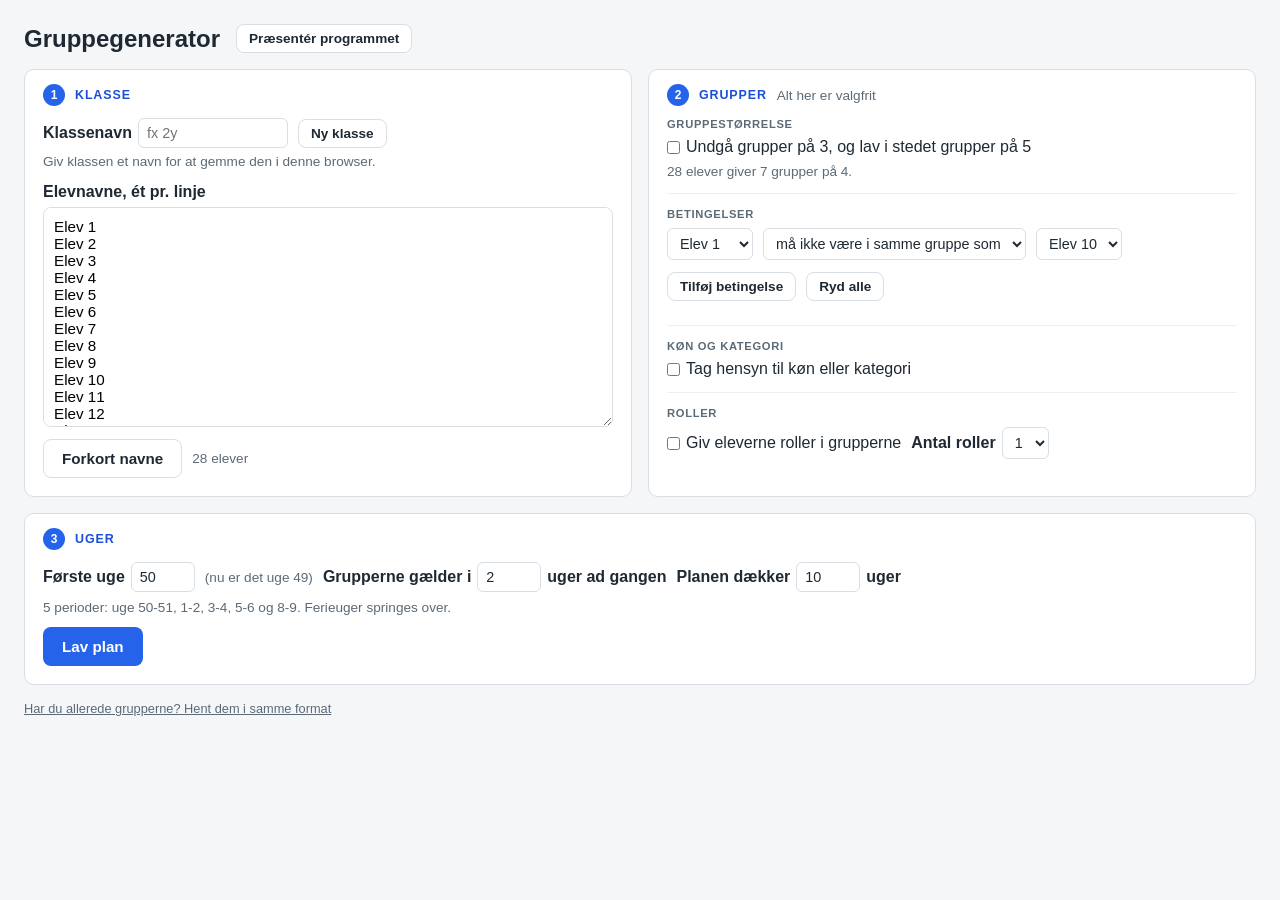
==== vaerktoejer/bordgrupper/index.html @ 3a0595bc "Tilføj Niels' lærerværktøjer fra kemiformler.dk/MG Bordgruppe-generator, normvurdering, eksamensbela" ====
<!DOCTYPE html>
<html lang="da">
<head>
<meta charset="UTF-8">
<meta name="viewport" content="width=device-width, initial-scale=1">
<title>Gruppegenerator</title>
<script>
// Gemte data fra den gamle adresse på kemiformler.dk følger med som #flyt=... og gemmes her én gang
(function(){
  var m = /^#flyt=(.+)$/.exec(location.hash), tilladt = ["bordgrupper.klasser"];
  if (!m) return;
  try {
    var d = JSON.parse(decodeURIComponent(m[1]));
    tilladt.forEach(function(k){
      if (typeof d[k] === 'string' && localStorage.getItem(k) === null) localStorage.setItem(k, d[k]);
    });
  } catch(e){}
  history.replaceState(null, '', location.pathname + location.search);
})();
</script>
<style>
  :root{
    --bg:#f4f6f8;
    --panel:#ffffff;
    --border:#d8dee4;
    --ink:#1f2933;
    --muted:#5c6a76;
    --accent:#2563eb;
    --accent-dark:#1d4ed8;
    --four-border:#7c3aed;
    --warn:#b45309;
  }
  *{box-sizing:border-box;}
  [hidden]{display:none !important;}
  body{
    margin:0;
    font-family:"Segoe UI", Calibri, Arial, sans-serif;
    background:var(--bg);
    color:var(--ink);
    padding:24px;
  }
  .top{display:flex; align-items:center; gap:10px 16px; flex-wrap:wrap; margin-bottom:16px;}
  h1{font-size:1.5rem; margin:0;}
  .muted{color:var(--muted); font-size:.85rem;}
  .hint{margin:8px 0 0;}

  /* Trin: ramme med nummer og lille etiket */
  .step{
    background:var(--panel);
    border:1px solid var(--border);
    border-radius:10px;
    padding:14px 18px 18px;
    margin-bottom:16px;
  }
  .step-head{display:flex; align-items:center; gap:4px 10px; flex-wrap:wrap; margin-bottom:12px;}
  .step-num{
    width:22px; height:22px; flex:none;
    border-radius:50%;
    background:var(--accent); color:#fff;
    font-size:.75rem; font-weight:700;
    display:inline-flex; align-items:center; justify-content:center;
  }
  .step-head h2{margin:0; font-size:.78rem; font-weight:700; letter-spacing:.07em; text-transform:uppercase; color:var(--accent-dark);}
  /* Trin 1 og 2 står side om side, når der er plads. De fleste bærbare viser 1280-1536 px. */
  .steps-pair{display:grid; grid-template-columns:minmax(0, 1fr); gap:16px; margin-bottom:16px;}
  .steps-pair > .step{margin-bottom:0;}
  @media (min-width:1100px){
    .steps-pair{grid-template-columns:minmax(0, 1fr) minmax(0, 1fr);}
  }
  #stepClass{display:flex; flex-direction:column;}
  #stepClass textarea{flex:1;}
  .sub-block + .sub-block{border-top:1px solid #edf0f3; margin-top:14px; padding-top:14px;}
  .sub-label{font-size:.7rem; font-weight:700; letter-spacing:.06em; text-transform:uppercase; color:var(--muted); margin:0 0 8px;}

  label.field{display:block; font-weight:600; margin:14px 0 6px;}
  label.inline{display:inline-flex; align-items:center; gap:6px; font-weight:600; margin:0;}
  label.check{display:flex; align-items:center; gap:6px; font-weight:400; margin:0;}
  label.check input{margin:0;}
  input[type=text], input[type=number], select{
    font-family:inherit;
    font-size:.9rem;
    font-weight:400;
    padding:6px 8px;
    border:1px solid var(--border);
    border-radius:6px;
    background:#fff;
    color:var(--ink);
  }
  input[type=number]{width:64px;}
  textarea{
    width:100%;
    min-height:220px;
    font-family:inherit;
    font-size:.95rem;
    padding:10px;
    border:1px solid var(--border);
    border-radius:8px;
    resize:vertical;
  }
  .row{display:flex; gap:10px; align-items:center; margin-top:12px; flex-wrap:wrap;}
  .sub-label + .row, .step-head + .row{margin-top:0;}
  button{
    font-family:inherit;
    font-size:.95rem;
    font-weight:600;
    padding:10px 18px;
    border-radius:8px;
    border:1px solid transparent;
    cursor:pointer;
  }
  .btn-primary{background:var(--accent); color:#fff;}
  .btn-primary:hover{background:var(--accent-dark);}
  .btn-secondary{background:#fff; color:var(--ink); border-color:var(--border);}
  .btn-secondary:hover{background:#eef1f4;}
  .btn-small{padding:6px 12px; font-size:.85rem;}
  .error{color:#b91c1c; font-weight:600; font-size:.9rem;}
  .step > .error, .step > .warn{margin-top:10px;}
  .warn{color:var(--warn); font-weight:600; font-size:.9rem;}

  .cond-list{margin-top:10px; display:flex; flex-direction:column; gap:6px;}
  .cond-chip{
    display:flex;
    align-items:center;
    flex-wrap:wrap;
    gap:4px 10px;
    font-size:.9rem;
    background:#fff;
    border:1px solid var(--border);
    border-radius:6px;
    padding:6px 10px;
  }
  .cond-chip.avoid{border-left:4px solid #dc2626;}
  .cond-chip.together{border-left:4px solid #16a34a;}
  .cond-chip.missing > span:first-child{opacity:.55;}
  .cond-chip .cond-note{font-size:.8rem; color:var(--warn);}
  .cond-chip button{
    margin-left:auto;
    padding:4px 10px;
    font-size:.8rem;
    background:#fff;
    border:1px solid var(--border);
  }

  .edit-panel{margin-top:8px; padding:10px; border:1px solid var(--border); border-radius:6px; background:#fff; max-width:420px;}
  .gender-wrap{
    margin-top:10px;
    max-height:260px;
    max-width:420px;
    overflow-y:auto;
    border:1px solid var(--border);
    border-radius:6px;
    background:#fff;
  }
  .gender-empty{padding:10px;}
  .gender-header, .gender-row{
    display:grid;
    grid-template-columns:1fr 54px 54px 120px;
    align-items:center;
    gap:2px;
    padding:2px 8px;
  }
  .gender-header{
    position:sticky;
    top:0;
    background:#f1f5f9;
    font-size:.75rem;
    font-weight:700;
    color:var(--muted);
    border-bottom:1px solid var(--border);
    text-align:center;
    z-index:1;
  }
  .gender-header span:first-child{ text-align:left; }
  .gender-row{ font-size:.85rem; border-bottom:1px solid #f1f5f9; }
  .gender-row:last-child{ border-bottom:none; }
  .gender-row span{ overflow:hidden; text-overflow:ellipsis; white-space:nowrap; }
  .gender-row .check-cell{ display:flex; align-items:center; justify-content:center; align-self:stretch; min-height:30px; border-radius:4px; cursor:pointer; }
  .gender-row .check-cell:hover{ background:#eef4ff; }
  .gender-row .check-cell input{ width:20px; height:20px; margin:0; cursor:pointer; accent-color:var(--accent); }
  .edit-panel > .btn-small{ margin-top:2px; }
  .gender-header span.cat-col, .gender-row .cat-cell{
    border-left:1px dashed var(--border);
    padding-left:8px;
    margin-left:4px;
  }
  .gender-row .cat-cell select{
    width:100%;
    font-size:.78rem;
    padding:1px 4px;
    border-radius:4px;
  }
  .category-edit-row{ display:flex; align-items:center; gap:8px; margin-bottom:6px; }
  .category-edit-row .cat-num{ width:18px; color:var(--muted); font-weight:600; font-size:.85rem; }
  .category-edit-row input[type=text]{ flex:1; padding:5px 8px; }
  .category-edit-row button{ padding:4px 10px; font-size:.8rem; }

  /* Trin 4: planen */
  .summary{display:flex; gap:4px 20px; flex-wrap:wrap; font-size:.95rem; margin-bottom:12px;}
  .summary b{color:var(--accent-dark);}
  .stale{
    display:flex; align-items:center; gap:8px; flex-wrap:wrap;
    background:#fef3c7; color:#92400e;
    border:1px solid #f5d78e; border-radius:8px;
    padding:8px 12px; margin-bottom:12px;
    font-size:.9rem;
  }
  .export-row{margin:0 0 16px;}
  .period-bar, .chip-list{display:flex; flex-wrap:wrap; gap:6px;}
  .period-bar{margin-bottom:10px;}
  .chip{
    padding:5px 12px;
    font-size:.85rem;
    border-radius:999px;
    border:1px solid var(--border);
    background:#fff;
    color:var(--ink);
  }
  .chip:hover{background:#eef1f4;}
  .chip.active{background:var(--accent); border-color:var(--accent); color:#fff;}
  /* Periode med en brudt betingelse */
  .chip.warn-dot::after{content:""; display:inline-block; width:7px; height:7px; margin-left:6px; border-radius:50%; background:var(--warn); vertical-align:middle;}
  #conditionWarning{margin:0 0 8px;}
  .swap-hint{margin:0 0 12px;}

  /* Byt elever: træk et navn hen på et andet, eller klik på begge */
  [data-u]{cursor:grab; user-select:none;}
  [data-u].swap-selected{outline:3px solid #f59e0b; outline-offset:-3px;}
  [data-u].swap-over{outline:3px dashed var(--accent); outline-offset:-3px;}
  [data-u].swap-dragging{opacity:.45;}
  @keyframes swapFlash{
    from{ box-shadow:inset 0 0 0 999px rgba(250,204,21,.6); }
    to{ box-shadow:inset 0 0 0 999px rgba(250,204,21,0); }
  }
  [data-u].swap-done{animation:swapFlash 1.4s ease-out;}

  /* Gemte klasser */
  #savedBar{margin:0 0 12px;}
  #classRow{margin-top:0;}
  #saveRow{margin-top:6px;}

  .tabbar{display:flex; gap:6px; flex-wrap:wrap; border-bottom:2px solid var(--border); margin-bottom:16px;}
  .tabbtn{
    background:none;
    border:none;
    padding:10px 16px;
    font-weight:600;
    font-size:.95rem;
    color:var(--muted);
    cursor:pointer;
    border-bottom:3px solid transparent;
    margin-bottom:-2px;
    border-radius:0;
  }
  .tabbtn.active{color:var(--accent-dark); border-bottom-color:var(--accent);}
  /* Fanerne ligger oven i hinanden, så området altid har den højeste fanes højde,
     og siden ikke hopper, når man skifter fane. */
  .tab-stack{display:grid;}
  .tabpanel{grid-area:1 / 1; visibility:hidden;}
  .tabpanel.active{visibility:visible;}
  #resultSection{margin-bottom:max(120px, 25vh);}
  .tabsub{color:var(--muted); font-size:.85rem; margin:-4px 0 16px;}
  .over-note{color:var(--warn); font-weight:600;}

  .card-grid{display:grid; grid-template-columns:repeat(auto-fill, minmax(210px, 1fr)); gap:14px;}
  table.gcard{border-collapse:collapse; width:100%; background:#fff;}
  table.gcard th{font-size:.9rem; background:#dfe7f0; padding:5px 8px; border:1px solid #aab4bf;}
  table.gcard td{font-size:.85rem; padding:5px 8px; border:1px solid #d0d7de; text-align:center;}
  table.gcard td.pa{color:#1d63c9; font-weight:600; background:#eaf3fd;}
  table.gcard td.pb{color:#c9720f; font-weight:600; background:#fdf1e3;}
  table.gcard td.pc{color:#7c3aed; font-weight:600; background:#f1eafe;}
  table.gcard td.pt{color:#159957; font-weight:600; background:#e8f9ef;}
  table.gcard .role-tag{display:block; width:fit-content; margin:0 auto 2px; font-size:.68rem; font-weight:700; color:#fff; background:#b45309; border-radius:3px; padding:1px 5px;}
  table.gcard .role-tag + br{display:none;}

  /* Lokaleplanen: tegningen af lokalet med navnene på pladserne */
  .plan-view svg.plan{display:block; max-width:100%; height:auto; margin:0 auto; user-select:none; -webkit-user-select:none;}
  svg.plan .pseat{cursor:grab; touch-action:none;}
  svg.plan .pseat.swap-selected .seat-bg{fill:#fde68a;}
  svg.plan .pseat.swap-over .seat-bg{fill:#bfdbfe;}
  svg.plan .pseat.swap-done .seat-bg{animation:seatFlash 1.4s ease-out;}
  svg.plan [data-u]{outline:none !important;}
  @keyframes seatFlash{ from{ fill:#facc15; } }
  .board{max-width:640px; margin:18px auto 0; padding:8px; text-align:center; font-weight:600; color:#334155; border:2px solid #334155; border-radius:4px; background:#f1f5f9; letter-spacing:.04em;}

  .tables{display:flex; flex-direction:column; gap:22px;}
  .table-block h2{font-size:1.05rem; margin:0 0 10px;}
  .seat{
    background:#fff;
    border:1px solid rgba(0,0,0,.12);
    border-radius:5px;
    padding:6px 9px;
    font-size:.85rem;
    min-width:90px;
    text-align:center;
  }
  .row-grid{display:grid; gap:6px;}
  .row-grid .seat{min-width:0; width:100%;}

  @keyframes tourPulse{
    0%{ box-shadow:0 0 0 4px rgba(251,191,36,.95), 0 0 0 4px rgba(251,191,36,.5), 0 0 0 9999px rgba(15,23,42,.55); }
    70%{ box-shadow:0 0 0 4px rgba(251,191,36,.95), 0 0 0 16px rgba(251,191,36,0), 0 0 0 9999px rgba(15,23,42,.55); }
    100%{ box-shadow:0 0 0 4px rgba(251,191,36,.95), 0 0 0 16px rgba(251,191,36,0), 0 0 0 9999px rgba(15,23,42,.55); }
  }
  .tour-highlight{
    position:relative;
    z-index:10000;
    border-radius:8px;
    animation:tourPulse 1.6s ease-out infinite;
  }
  .tour-tooltip{
    position:fixed;
    z-index:10001;
    max-width:300px;
    background:#111827;
    color:#fff;
    padding:14px 16px;
    border-radius:10px;
    font-size:.9rem;
    line-height:1.4;
    box-shadow:0 8px 24px rgba(0,0,0,.35);
  }
  .tour-tooltip .tt-actions{display:flex; justify-content:space-between; align-items:center; margin-top:12px; gap:8px;}
  .tour-tooltip button{
    padding:6px 12px;
    font-size:.8rem;
    border-radius:6px;
    border:1px solid transparent;
    cursor:pointer;
  }
  .tour-tooltip .tt-skip{background:transparent; color:#cbd5e1; border-color:#374151;}
  .tour-tooltip .tt-next{background:#fbbf24; color:#111827; font-weight:600;}

  .sidefod{margin:4px 0 0; font-size:.8rem;}
  .sidefod a{color:var(--muted);}
  .sidefod a:hover{color:var(--accent-dark);}
</style>
</head>
<body>

<div class="top">
  <h1>Gruppegenerator</h1>
  <button class="btn-secondary btn-small" id="tourBtn" type="button">Præsentér programmet</button>
</div>

<div class="steps-pair">
<section class="step" id="stepClass">
  <div class="step-head"><span class="step-num">1</span><h2>Klasse</h2></div>
  <div class="row" id="savedBar" hidden>
    <span class="muted">Gemte klasser:</span>
    <span class="chip-list" id="savedList"></span>
  </div>
  <div class="row" id="classRow">
    <label class="inline">
      Klassenavn
      <input type="text" id="className" placeholder="fx 2y" style="width:150px;">
    </label>
    <button class="btn-secondary btn-small" id="newClassBtn" type="button">Ny klasse</button>
  </div>
  <div class="row" id="saveRow">
    <span class="muted" id="saveStatus"></span>
    <button class="btn-secondary btn-small" id="openExistingBtn" type="button" hidden>Åbn den</button>
    <button class="btn-secondary btn-small" id="deleteClassBtn" type="button" hidden>Slet klassen</button>
  </div>
  <label class="field" for="names">Elevnavne, ét pr. linje</label>
  <textarea id="names" placeholder="Anna&#10;Bertram&#10;Cecilie&#10;...">Elev 1
Elev 2
Elev 3
Elev 4
Elev 5
Elev 6
Elev 7
Elev 8
Elev 9
Elev 10
Elev 11
Elev 12
Elev 13
Elev 14
Elev 15
Elev 16
Elev 17
Elev 18
Elev 19
Elev 20
Elev 21
Elev 22
Elev 23
Elev 24
Elev 25
Elev 26
Elev 27
Elev 28</textarea>
  <div class="row">
    <button class="btn-secondary" id="shortenNamesBtn" type="button" title="Fjerner id-numre og holdoplysninger og forkorter lange navne til fornavn og forbogstav i efternavnet. Korte navne som Elev 8 bliver stående.">Forkort navne</button>
    <span class="muted" id="countLabel"></span>
    <span class="muted" id="shortenHint"></span>
  </div>
  <div class="error" id="namesError" hidden></div>
  <div class="warn" id="namesWarning" hidden></div>
</section>

<section class="step" id="stepGroups">
  <div class="step-head"><span class="step-num">2</span><h2>Grupper</h2><span class="muted">Alt her er valgfrit</span></div>
  <div class="sub-block">
    <div class="sub-label">Gruppestørrelse</div>
    <label class="check">
      <input type="checkbox" id="avoidTriosCheckbox">
      Undgå grupper på 3, og lav i stedet grupper på 5
    </label>
    <p class="muted hint" id="sizeHint"></p>
  </div>

  <div class="sub-block">
    <div class="sub-label">Betingelser</div>
    <div class="row">
      <select id="condStudentA"></select>
      <select id="condType">
        <option value="avoid">må ikke være i samme gruppe som</option>
        <option value="together">skal være makker med</option>
      </select>
      <select id="condStudentB"></select>
    </div>
    <div class="row">
      <button class="btn-secondary btn-small" id="addCondBtn" type="button">Tilføj betingelse</button>
      <button class="btn-secondary btn-small" id="clearCondBtn" type="button">Ryd alle</button>
      <span class="error" id="condError" hidden></span>
    </div>
    <div class="cond-list" id="conditionsList"></div>
  </div>

  <div class="sub-block">
    <div class="sub-label">Køn og kategori</div>
    <label class="check">
      <input type="checkbox" id="traitsEnabledCheckbox">
      Tag hensyn til køn eller kategori
    </label>
    <div id="traitsPanel" hidden>
      <div class="row">
        <label class="inline">
          Makkerpar skal være
          <select id="genderPreference">
            <option value="none">Ingen præference</option>
            <option value="mixed">Blandet køn</option>
            <option value="same">Samme køn</option>
          </select>
        </label>
      </div>
      <div class="row">
        <label class="inline">
          Grupper skal have
          <select id="categoryPreference">
            <option value="none">Ingen præference</option>
            <option value="mixed">Blandet kategori</option>
            <option value="same">Samme kategori</option>
          </select>
        </label>
        <button class="btn-secondary btn-small" id="editCategoriesBtn" type="button">Rediger kategorier</button>
      </div>
      <div class="edit-panel" id="categoryEditPanel" style="display:none;"></div>
      <p class="muted hint">Der tages kun hensyn til elever, der har fået køn eller kategori.</p>
      <div class="gender-wrap">
        <div class="gender-header">
          <span></span>
          <span>Dreng</span>
          <span>Pige</span>
          <span class="cat-col">Kategori</span>
        </div>
        <div id="genderList"></div>
      </div>
    </div>
  </div>

  <div class="sub-block">
    <div class="sub-label">Roller</div>
    <div class="row">
      <label class="check">
        <input type="checkbox" id="rolesEnabledCheckbox">
        Giv eleverne roller i grupperne
      </label>
      <label class="inline">
        Antal roller
        <select id="roleCount">
          <option value="1">1</option>
          <option value="2">2</option>
          <option value="3">3</option>
          <option value="4">4</option>
          <option value="5">5</option>
        </select>
      </label>
    </div>
    <div class="edit-panel" id="roleNamesPanel" style="display:none;"></div>
  </div>
</section>
</div>

<section class="step" id="stepWeeks">
  <div class="step-head"><span class="step-num">3</span><h2>Uger</h2></div>
  <div class="row">
    <label class="inline">
      Første uge
      <input type="number" id="startWeek" min="1" max="53">
    </label>
    <span class="muted" id="currentWeekHint"></span>
    <label class="inline">
      Grupperne gælder i
      <input type="number" id="rotationWeeks" value="2" min="1" max="52">
      uger ad gangen
    </label>
    <label class="inline">
      Planen dækker
      <input type="number" id="planWeeks" value="10" min="1" max="52">
      uger
    </label>
  </div>
  <p class="muted hint" id="periodHint"></p>
  <div class="row">
    <button class="btn-primary" id="generateBtn" type="button">Lav plan</button>
    <span class="error" id="errorLabel" hidden></span>
  </div>
</section>

<section class="step" id="resultSection" hidden>
  <div class="step-head"><span class="step-num">4</span><h2>Plan</h2></div>
  <div class="summary" id="summaryLine"></div>
  <div class="stale" id="staleNotice" hidden>
    Indstillingerne er ændret, siden planen blev lavet. Tryk på Ny lodtrækning for at bruge dem.
  </div>
  <div class="row export-row">
    <button class="btn-primary" id="exportBtn" type="button">Hent Word-fil</button>
    <button class="btn-secondary" id="exportPdfBtn" type="button">Udskriv / gem som PDF</button>
    <button class="btn-secondary" id="newDrawBtn" type="button">Ny lodtrækning</button>
    <span class="muted" id="exportHint"></span>
    <span class="error" id="exportError" hidden></span>
  </div>

  <div class="period-bar" id="periodBar"></div>
  <div class="warn" id="conditionWarning" hidden></div>
  <p class="muted swap-hint">Byt to elever ved at trække det ene navn hen på det andet eller ved at klikke på dem efter hinanden.</p>

  <div class="tabbar">
    <button class="tabbtn active" data-tab="fire" type="button">Firemandsborde</button>
    <button class="tabbtn" data-tab="hex" type="button">Sekskantede borde</button>
    <button class="tabbtn" data-tab="rows" type="button">Rækker</button>
    <button class="tabbtn" data-tab="groups" type="button">Grupper</button>
  </div>

  <div class="tab-stack">
    <div class="tabpanel active" id="tab-fire">
      <p class="tabsub">Gruppe 1 sidder ved bord 1 og så videre. Makkere sidder ved siden af hinanden og har samme farve. <span class="over-note" id="note-fire"></span></p>
      <div class="plan-view" id="view-fire"></div>
    </div>
    <div class="tabpanel" id="tab-hex">
      <p class="tabsub">Makkerpar og trioer sidder samlet og har samme farve, og under navnet står elevens gruppe. <span class="over-note" id="note-hex"></span></p>
      <div class="plan-view" id="view-hex"></div>
    </div>
    <div class="tabpanel" id="tab-rows">
      <p class="tabsub">Samme plads står lige bag hinanden i alle rækker, og makkere har samme farve. <span class="over-note" id="note-rows"></span></p>
      <div class="plan-view" id="view-rows"></div>
    </div>
    <div class="tabpanel" id="tab-groups">
      <p class="tabsub">Hver kolonne er et makkerpar eller en trio.</p>
      <div class="card-grid" id="tables-groups"></div>
    </div>
  </div>
</section>

<p class="sidefod"><a href="faerdige.html">Har du allerede grupperne? Hent dem i samme format</a></p>

<script src="visning.js?v=2026-10-23c"></script>
<script>
(function(){
  var CATEGORY_MAX = 9;
  var CATEGORY_START = 3;
  var ROLE_COUNT_MAX = 5;
  var MAX_GROUPS = 7;
  var MAX_STUDENTS = 33;
  var MAX_GROUP_SIZE = 5;

  // Borde, rækker, gruppekort og filerne ligger i visning.js, så siden med
  // færdige grupper (faerdige.html) giver præcis samme output. Navnene herunder gør,
  // at resten af filen kan kalde dem uden præfiks.
  var BG = window.Bordgrupper;
  var MAX_HEX_TABLES = BG.MAX_HEX_TABLES, HEX_CAPACITY = BG.HEX_CAPACITY;
  var MAX_ROWS = BG.MAX_ROWS, ROW_CAPACITY = BG.ROW_CAPACITY;
  var joinDa = BG.joinDa, describeSizes = BG.describeSizes;
  var capName = BG.capName, shuffle = BG.shuffle;
  var bundleMembers = BG.bundleMembers, unitLabels = BG.unitLabels, bundleSizes = BG.bundleSizes;
  var pairUnit = BG.pairUnit, trioUnit = BG.trioUnit;
  var packBalanced = BG.packBalanced, capacityNote = BG.capacityNote;
  var rowLabel = BG.rowLabel, rowSeats = BG.rowSeats, rowColumns = BG.rowColumns;
  var bundleColumns = BG.bundleColumns, bundleRoleMap = BG.bundleRoleMap, groupCardTable = BG.groupCardTable;

  var state = {
    roster:[], sortedRoster:[],
    constraints:{ together:[], avoid:[] }, genders:{},
    categories:{}, categoryNames:new Array(CATEGORY_START).fill(''),
    roleNames:new Array(ROLE_COUNT_MAX).fill(''),
    // Planen laves én gang og både vises og eksporteres derfra. Flere perioder bygges videre
    // på samme historik, så en ændring af antal uger ikke trækker de første perioder om.
    plan:null, periodIdx:0,
    // Klassens tidligere planer (i gemt form), så en ny plan kan undgå deres makkerpar.
    earlierPlans:[]
  };
  var rosterKey = null;

  function byId(id){ return document.getElementById(id); }

  function showMessage(id, text){
    var node = byId(id);
    node.textContent = text || '';
    node.hidden = !text;
  }

  function categoryLabel(n){
    var custom = (state.categoryNames[n-1] || '').trim();
    return custom ? custom : String(n);
  }

  function roleLabel(n){
    var custom = (state.roleNames[n-1] || '').trim();
    return custom ? custom : ('Rolle ' + n);
  }

  function parseNames(text){
    return text.split('\n').map(function(s){return s.trim();}).filter(function(s){return s.length>0;}).map(capName);
  }

  function rosterError(names){
    if(names.length < 4) return 'Indsæt mindst 4 elevnavne (ét navn pr. linje).';
    if(names.length > MAX_STUDENTS) return 'Dette program nægter at presse flere end ' + MAX_STUDENTS + ' elever ind i vores klasser. Det er simpelthen ikke forsvarligt i forhold til iltniveauet.';
    return null;
  }

  // Et navneord består af bogstaver, evt. med bindestreg, apostrof eller punktum (fx "Anna-Marie", "B.").
  function isNameWord(w){
    return /^\p{L}[\p{L}\p{M}'’.\-]*$/u.test(w);
  }

  // En linje, der allerede er kort: højst to ord uden krimskrams, fx "Anna", "Anna Berg" eller "Elev 8".
  function isShortLine(line){
    if(line.indexOf('\t') !== -1 || line.length > 20) return false;
    var words = line.split(/\s+/);
    return words.length <= 2 && isNameWord(words[0]) &&
      (words.length === 1 || isNameWord(words[1]) || /^\d+$/.test(words[1]));
  }

  // Navneordene i en lang eller rodet linje, uden id-numre, holdkoder og andet krimskrams.
  function nameWords(line){
    var fields = line.split('\t').map(function(f){ return f.trim(); }).filter(Boolean);
    // Indsat fra Lectio med flere kolonner: felter med tal, skråstreg eller kolon er ikke navne.
    if(fields.length > 1) fields = fields.filter(function(f){ return !/[\d\/:]/.test(f); });
    var words = fields.join(' ').split(/\s+/)
      .map(function(w){ return w.replace(/^[(\[,;]+|[)\],;]+$/g, ''); })
      .filter(isNameWord);
    // Lectios pladsholder "Elev" tæller kun som navn, hvis der ikke står et andet.
    var real = words.filter(function(w){ return w.toLowerCase() !== 'elev'; });
    return real.length ? real : words;
  }

  // Forkorter kun, når listen har krimskrams eller lange navne. Så får alle navne med efternavn
  // fornavn og forbogstav, så listen bliver ens, mens navne uden efternavn (fx "Elev 8") bliver
  // stående. Køn, kategori og betingelser flyttes med over på de nye navne.
  function shortenNames(){
    var textarea = byId('names');
    var lines = textarea.value.split('\n');
    var trimmed = lines.map(function(line){ return line.trim(); });
    if(trimmed.every(function(line){ return !line || isShortLine(line); })){
      byId('shortenHint').textContent = 'Navnene er allerede korte.';
      return;
    }

    var entries = trimmed.map(function(line){
      if(!line) return null;
      var short = isShortLine(line);
      var words = short ? line.split(/\s+/) : nameWords(line);
      if(words.length >= 2 && isNameWord(words[words.length - 1])){
        return { first:words[0], last:words[words.length - 1].replace(/\./g, ''), k:1 };
      }
      return { text: (short || !words.length) ? line : words[0] };
    });

    // Samme fornavn og forbogstav: tag flere bogstaver af efternavnet, til navnene kan skelnes.
    function shortForm(e){
      var part = e.last.slice(0, e.k);
      return e.first + ' ' + part.charAt(0).toUpperCase() + part.slice(1);
    }
    var named = entries.filter(function(e){ return e && e.first; });
    var changed = true;
    while(changed){
      changed = false;
      var byForm = {};
      named.forEach(function(e){
        var form = shortForm(e);
        (byForm[form] = byForm[form] || []).push(e);
      });
      Object.keys(byForm).forEach(function(form){
        var lasts = byForm[form].map(function(e){ return e.last.toLowerCase(); });
        if(lasts.every(function(l){ return l === lasts[0]; })) return;
        byForm[form].forEach(function(e){
          if(e.k < e.last.length){ e.k++; changed = true; }
        });
      });
    }

    var renames = {};
    textarea.value = lines.map(function(line, i){
      var e = entries[i];
      if(!e) return line;
      var result = e.first ? shortForm(e) : e.text;
      var oldKey = capName(trimmed[i]), newKey = capName(result);
      if(oldKey !== newKey) renames[oldKey] = newKey;
      return result;
    }).join('\n');
    renameStudents(renames);
    syncRoster();
  }

  function renameStudents(renames){
    if(!Object.keys(renames).length) return;
    function rename(nm){ return Object.prototype.hasOwnProperty.call(renames, nm) ? renames[nm] : nm; }
    ['genders', 'categories'].forEach(function(key){
      var next = {};
      Object.keys(state[key]).forEach(function(nm){
        var target = rename(nm);
        if(state[key][nm] || !(target in next)) next[target] = state[key][nm];
      });
      state[key] = next;
    });
    ['together', 'avoid'].forEach(function(type){
      var next = [];
      state.constraints[type].forEach(function(p){
        var a = rename(p[0]), b = rename(p[1]);
        if(a !== b && !conditionExists(next, a, b)) next.push([a, b]);
      });
      state.constraints[type] = next;
    });
  }

  // ---------- Elevlisten: tabellen og betingelserne følger listen af sig selv ----------
  // Indstillinger gemmes pr. navn og slettes ikke, når et navn forsvinder fra listen,
  // så de virker igen, hvis navnet kommer tilbage (fx midt i en rettelse).
  function syncRoster(){
    var names = parseNames(byId('names').value);
    var key = names.join('\n');
    if(key !== rosterKey){
      rosterKey = key;
      byId('shortenHint').textContent = '';
      state.roster = names;
      state.sortedRoster = names.filter(function(nm, i){ return names.indexOf(nm) === i; })
        .sort(function(a,b){ return a.localeCompare(b,'da'); });
      renderStudentSelects();
      renderGenderList();
      renderConditions();
    }
    updateNamesInfo();
    updateSizeHint();
    updateStale();
  }

  function updateNamesInfo(){
    var names = state.roster;
    byId('countLabel').textContent = names.length ? names.length + (names.length === 1 ? ' elev' : ' elever') : '';
    showMessage('namesError', names.length ? rosterError(names) : null);
    var seen = {}, dupes = [];
    names.forEach(function(nm){
      if(seen[nm] && dupes.indexOf(nm) === -1) dupes.push(nm);
      seen[nm] = true;
    });
    showMessage('namesWarning', dupes.length ? ('Flere elever hedder ' + joinDa(dupes) + '. Tilføj et bogstav mere, så man kan se forskel på dem.') : null);
  }

  function updateSizeHint(){
    var n = state.roster.length;
    byId('sizeHint').textContent = rosterError(state.roster) ? '' :
      (n + ' elever giver ' + describeSizes(computeSizes(n, getAvoidTrios()).groupSizes) + '.');
  }

  function renderStudentSelects(){
    ['condStudentA','condStudentB'].forEach(function(id, k){
      var sel = byId(id);
      var prev = sel.value;
      sel.innerHTML = '';
      state.sortedRoster.forEach(function(nm){
        var opt = document.createElement('option');
        opt.value = nm; opt.textContent = nm;
        sel.appendChild(opt);
      });
      if(prev && state.sortedRoster.indexOf(prev) !== -1) sel.value = prev;
      else sel.selectedIndex = Math.min(k, state.sortedRoster.length - 1);
    });
  }

  function renderGenderList(){
    var container = byId('genderList');
    container.innerHTML = '';
    if(!state.sortedRoster.length){
      var empty = document.createElement('div');
      empty.className = 'gender-empty muted';
      empty.textContent = 'Navnene fra trin 1 vises her.';
      container.appendChild(empty);
      return;
    }
    state.sortedRoster.forEach(function(nm){
      var row = document.createElement('div');
      row.className = 'gender-row';

      var span = document.createElement('span');
      span.textContent = nm;
      span.title = nm;

      var boyBox = document.createElement('input');
      boyBox.type = 'checkbox';
      boyBox.setAttribute('aria-label', nm + ' er en dreng');
      var girlBox = document.createElement('input');
      girlBox.type = 'checkbox';
      girlBox.setAttribute('aria-label', nm + ' er en pige');

      var current = state.genders[nm] || '';
      boyBox.checked = current === 'dreng';
      girlBox.checked = current === 'pige';

      boyBox.addEventListener('change', function(){
        if(boyBox.checked){ girlBox.checked = false; state.genders[nm] = 'dreng'; }
        else { state.genders[nm] = ''; }
        updateStale();
      });
      girlBox.addEventListener('change', function(){
        if(girlBox.checked){ boyBox.checked = false; state.genders[nm] = 'pige'; }
        else { state.genders[nm] = ''; }
        updateStale();
      });

      var catCell = document.createElement('div');
      catCell.className = 'cat-cell';
      var catSelect = document.createElement('select');
      var noneOpt = document.createElement('option');
      noneOpt.value = '';
      noneOpt.textContent = '–';
      catSelect.appendChild(noneOpt);
      for(var c=1; c<=state.categoryNames.length; c++){
        var opt = document.createElement('option');
        opt.value = String(c);
        opt.textContent = categoryLabel(c);
        catSelect.appendChild(opt);
      }
      catSelect.value = state.categories[nm] || '';
      catSelect.addEventListener('change', function(){ state.categories[nm] = catSelect.value; updateStale(); });
      catCell.appendChild(catSelect);

      row.appendChild(span);
      row.appendChild(checkCell(boyBox));
      row.appendChild(checkCell(girlBox));
      row.appendChild(catCell);
      container.appendChild(row);
    });
  }

  // Hele cellen er klikbar, så afkrydsningsfeltet er let at ramme.
  function checkCell(box){
    var cell = document.createElement('label');
    cell.className = 'check-cell';
    cell.appendChild(box);
    return cell;
  }

  function renderCategoryEditPanel(focusLast){
    var panel = byId('categoryEditPanel');
    panel.innerHTML = '';
    var count = state.categoryNames.length;
    state.categoryNames.forEach(function(name, i){
      var row = document.createElement('div');
      row.className = 'category-edit-row';

      var num = document.createElement('span');
      num.className = 'cat-num';
      num.textContent = (i+1) + '.';

      var input = document.createElement('input');
      input.type = 'text';
      input.placeholder = 'Navn (valgfrit)';
      input.value = name;
      input.addEventListener('input', function(){
        state.categoryNames[i] = input.value;
        renderGenderList();
      });

      row.appendChild(num);
      row.appendChild(input);
      // Der er altid mindst én kategori.
      if(count > 1){
        var removeBtn = document.createElement('button');
        removeBtn.type = 'button';
        removeBtn.className = 'btn-secondary';
        removeBtn.textContent = 'Fjern';
        removeBtn.addEventListener('click', function(){ removeCategory(i); });
        row.appendChild(removeBtn);
      }
      panel.appendChild(row);
      if(focusLast && i === count - 1) setTimeout(function(){ input.focus(); }, 0);
    });

    var addBtn = document.createElement('button');
    addBtn.type = 'button';
    addBtn.className = 'btn-secondary btn-small';
    addBtn.textContent = 'Tilføj kategori';
    addBtn.disabled = count >= CATEGORY_MAX;
    addBtn.addEventListener('click', function(){
      state.categoryNames.push('');
      renderCategoryEditPanel(true);
      renderGenderList();
    });
    panel.appendChild(addBtn);
  }

  // Kategorierne nummereres forfra, så eleverne i de efterfølgende kategorier følger med.
  function removeCategory(i){
    var removed = i + 1;
    state.categoryNames.splice(i, 1);
    Object.keys(state.categories).forEach(function(nm){
      var c = +state.categories[nm];
      if(c === removed) state.categories[nm] = '';
      else if(c > removed) state.categories[nm] = String(c - 1);
    });
    renderCategoryEditPanel();
    renderGenderList();
    updateStale();
  }

  // Præferencerne for køn og kategori gælder kun, når der er sat hak i "Tag hensyn til køn eller
  // kategori". Det, der er sat for eleverne, bliver stående, hvis hakket fjernes.
  function traitsEnabled(){
    return byId('traitsEnabledCheckbox').checked;
  }

  function getGenderPreference(){
    return traitsEnabled() ? byId('genderPreference').value : 'none';
  }

  function getCategoryPreference(){
    return traitsEnabled() ? byId('categoryPreference').value : 'none';
  }

  function getRolesEnabled(){
    return byId('rolesEnabledCheckbox').checked;
  }

  function getRoleCount(){
    var v = parseInt(byId('roleCount').value, 10);
    if(!v || v < 1) return 1;
    return Math.min(v, ROLE_COUNT_MAX);
  }

  // Rollerne tildeles altid kontinuert fra 1 (ikke et frit udvalg som kategorier), da rolle N
  // svarer til den N'te elev i hver gruppe - giver ingen mening at "slette" rolle 2 og beholde 3.
  function getActiveRoleNames(){
    if(!getRolesEnabled()) return [];
    var count = getRoleCount();
    var names = [];
    for(var i=1; i<=count; i++) names.push(roleLabel(i));
    return names;
  }

  function renderRoleNamesPanel(){
    var panel = byId('roleNamesPanel');
    panel.innerHTML = '';
    var count = getRoleCount();
    for(var i=0; i<ROLE_COUNT_MAX; i++){
      (function(i){
        var active = i < count;
        var row = document.createElement('div');
        row.className = 'category-edit-row';

        var num = document.createElement('span');
        num.className = 'cat-num';
        num.textContent = (i+1) + '.';

        var input = document.createElement('input');
        input.type = 'text';
        input.maxLength = 15;
        input.placeholder = 'Navn (valgfrit) - fx "' + (i === 0 ? 'Kaptajn' : 'Rolle ' + (i+1)) + '"';
        input.value = state.roleNames[i];
        input.disabled = !active;
        input.style.opacity = active ? '1' : '.45';
        input.addEventListener('input', function(){ state.roleNames[i] = input.value; renderPlan(); });

        row.appendChild(num);
        row.appendChild(input);
        panel.appendChild(row);
      })(i);
    }
  }

  function getAvoidTrios(){
    return byId('avoidTriosCheckbox').checked;
  }

  // Blødt scoretillæg: straffer en makkerkombination der ikke matcher køns-præferencen
  // (ingen straf hvis kønnet på en af de to ikke er sat, eller hvis der ingen præference er).
  function genderMismatchScore(anchor, candidate, genders, preference){
    if(preference === 'none') return 0;
    var ga = genders[anchor], gb = genders[candidate];
    if(!ga || !gb) return 0;
    if(preference === 'mixed') return ga === gb ? 100 : 0;
    if(preference === 'same') return ga !== gb ? 100 : 0;
    return 0;
  }

  // Blødt scoretillæg: straffer en makkerkombination der ikke matcher kategori-præferencen
  // (ingen straf hvis kategorien på en af de to ikke er sat, eller hvis der ingen præference er).
  function categoryMismatchScore(anchor, candidate, categories, preference){
    if(preference === 'none') return 0;
    var ca = categories[anchor], cb = categories[candidate];
    if(!ca || !cb) return 0;
    if(preference === 'mixed') return ca === cb ? 100 : 0;
    if(preference === 'same') return ca !== cb ? 100 : 0;
    return 0;
  }

  // Samme idé som ovenfor, men på gruppe-niveau (bruges når par/trioer bundtes sammen til en
  // 4-mandsgruppe): tæller hvor mange af enhedens medlemmer der bryder præferencen mod dem der
  // allerede sidder i gruppen, så bundlePairs kan vælge den bedste kandidat i stedet for at filtrere hårdt.
  function categoryGroupPenalty(unit, currentMembers, categories, preference){
    if(preference === 'none' || !currentMembers.length) return 0;
    var penalty = 0;
    unit.forEach(function(nm){
      var cn = categories[nm];
      if(!cn) return;
      currentMembers.forEach(function(cm){
        var cc = categories[cm];
        if(!cc) return;
        if(preference === 'mixed' && cn === cc) penalty += 1;
        if(preference === 'same' && cn !== cc) penalty += 1;
      });
    });
    return penalty;
  }

  function conditionExists(list, a, b){
    return list.some(function(p){ return (p[0]===a && p[1]===b) || (p[0]===b && p[1]===a); });
  }

  function addCondition(){
    var a = byId('condStudentA').value;
    var b = byId('condStudentB').value;
    var type = byId('condType').value;
    showMessage('condError', null);

    if(!a || !b || a === b){
      showMessage('condError', 'Vælg to forskellige elever.');
      return;
    }
    var otherList = type === 'avoid' ? state.constraints.together : state.constraints.avoid;
    if(conditionExists(otherList, a, b)){
      showMessage('condError', 'De to elever har allerede den modsatte betingelse.');
      return;
    }
    var list = state.constraints[type];
    if(conditionExists(list, a, b)) return;
    if(type === 'together'){
      // En elev kan kun have én makker, så en betingelse mere ville blive ignoreret.
      var taken = [a, b].filter(function(nm){
        return list.some(function(p){ return p[0] === nm || p[1] === nm; });
      });
      if(taken.length){
        showMessage('condError', joinDa(taken) + ' har allerede en fast makker.');
        return;
      }
    }
    list.push([a, b]);
    renderConditions();
    updateStale();
  }

  function removeCondition(type, index){
    state.constraints[type].splice(index, 1);
    showMessage('condError', null);
    renderConditions();
    updateStale();
  }

  function renderConditions(){
    var container = byId('conditionsList');
    container.innerHTML = '';
    var present = {};
    state.roster.forEach(function(nm){ present[nm] = true; });
    [['avoid', 'må ikke være i samme gruppe som'], ['together', 'skal være makker med']].forEach(function(def){
      var type = def[0];
      state.constraints[type].forEach(function(p, i){
        var chip = document.createElement('div');
        chip.className = 'cond-chip ' + type;
        var text = document.createElement('span');
        text.textContent = p[0] + ' ' + def[1] + ' ' + p[1];
        chip.appendChild(text);
        var missing = p.filter(function(nm){ return !present[nm]; });
        if(missing.length){
          chip.classList.add('missing');
          var note = document.createElement('span');
          note.className = 'cond-note';
          note.textContent = joinDa(missing) + ' står ikke på listen';
          chip.appendChild(note);
        }
        var btn = document.createElement('button');
        btn.type = 'button';
        btn.textContent = 'Fjern';
        btn.addEventListener('click', function(){ removeCondition(type, i); });
        chip.appendChild(btn);
        container.appendChild(chip);
      });
    });
  }

  // n mod 4 = 0,1,2,3) som enlige 3-mandsgrupper - fx giver 27 elever 6 firemandsgrupper +
  // 1 tremandsgruppe. Bruges når "Undgå 3-mandsgrupper" ikke er markeret, og kun hvis resultatet
  // holder sig inden for MAX_GROUPS grupper.
  function planGroupSizesDefault(n){
    var y = [0, 3, 2, 1][n % 4];
    var pairs = (n - 3*y) / 2;
    var sizes = [];
    for(var i=0; i<pairs/2; i++) sizes.push(4);
    for(var j=0; j<y; j++) sizes.push(3);
    return sizes;
  }

  // Feature "mindst 4 i alle grupper": bruges når "Undgå 3-mandsgrupper" er markeret, eller når
  // standardreglen ville give flere end MAX_GROUPS grupper. En gruppe er altid 4 eller 5 elever
  // (2 par / 1 par + 1 trio) - aldrig 6, to femmandsgrupper prioriteres i stedet. Der bruges så
  // mange grupper som muligt op til loftet (fx tvinger 27 elever 3 femmandsgrupper + 3 firemandsgrupper).
  function planGroupSizesNoTrio(n){
    for(var g = Math.min(MAX_GROUPS, Math.floor(n/4)); g >= 1; g--){
      if(g*4 <= n && n <= g*MAX_GROUP_SIZE){
        var sizes = [];
        for(var i=0; i<g; i++) sizes.push(4);
        var remainder = n - g*4;
        var idx = 0;
        while(remainder > 0){
          sizes[idx % g] += 1;
          remainder--;
          idx++;
        }
        return sizes;
      }
    }
    return [n]; // kun gyldig for 4-6 elever; ellers vælger planGroupSizes den anden regel
  }

  // En plan er kun brugbar, hvis den rummer præcis alle elever i grupper, der kan bygges af
  // par og trioer (3, 4, 5 eller 6), og holder sig inden for MAX_GROUPS. Små klasser kan falde
  // uden for den ene regel (fx 5 elever uden eller 7 og 11 elever med "Undgå grupper på 3"),
  // og så bruges den anden.
  function validGroupSizes(sizes, n){
    var sum = sizes.reduce(function(s, x){ return s + x; }, 0);
    return sum === n && sizes.length <= MAX_GROUPS && sizes.every(function(x){ return x >= 3 && x <= 6; });
  }

  function planGroupSizes(n, avoidTrios){
    var def = planGroupSizesDefault(n);
    var noTrio = planGroupSizesNoTrio(n);
    var order = avoidTrios ? [noTrio, def] : [def, noTrio];
    for(var i=0; i<order.length; i++){
      if(validGroupSizes(order[i], n)) return order[i];
    }
    return noTrio;
  }

  function computeSizes(n, avoidTrios){
    var groupSizes = planGroupSizes(n, avoidTrios);
    var triples = 0, pairs = 0;
    groupSizes.forEach(function(size){
      if(size === 3){ triples += 1; }
      else if(size === 5){ triples += 1; pairs += 1; }
      else if(size === 6){ pairs += 3; }
      else { pairs += 2; }
    });
    return { pairs:pairs, triples:triples, groupSizes:groupSizes };
  }

  // ---------- Betingelser: tving/undgå bestemte elever sammen ----------
  function historyKey(a,b){ return a < b ? a+' '+b : b+' '+a; }

  function resolveForcedPairs(nameList, togetherList){
    var nameSet = {};
    nameList.forEach(function(nm){ nameSet[nm] = true; });
    var claimed = {};
    var pairs = [];
    (togetherList || []).forEach(function(p){
      var a = p[0], b = p[1];
      if(!nameSet[a] || !nameSet[b] || a === b) return;
      if(claimed[a] || claimed[b]) return;
      claimed[a] = true; claimed[b] = true;
      pairs.push([a, b]);
    });
    return { pairs:pairs, claimed:claimed };
  }

  function avoidSetFromList(avoidList){
    var set = {};
    (avoidList || []).forEach(function(p){ set[historyKey(p[0], p[1])] = true; });
    return set;
  }

  function conflicts(avoidSet, a, b){ return !!avoidSet[historyKey(a, b)]; }

  // Vælger den elev der har været i færrest trioer indtil nu som "anker" for en ny trio (uafgjort
  // brydes tilfældigt, da "pool" allerede er shufflet) - så det roterer hvem der ender i en
  // 3-mandsgruppe på tværs af perioderne, i stedet for at det er tilfældigt (og dermed ofte
  // de samme elever) hver gang.
  function pickTrioAnchor(pool, trioCounts){
    if(!trioCounts) return pool.shift();
    var best = 0;
    for(var i=1; i<pool.length; i++){
      if((trioCounts[pool[i]] || 0) < (trioCounts[pool[best]] || 0)) best = i;
    }
    var anchor = pool[best];
    pool.splice(best, 1);
    return anchor;
  }

  // Danner trioer/par fra den ledige pulje (efter tvungne par er trukket fra), via en
  // ombyttelig "pickPartner"-funktion, der står for tvungne-par/undgå/historik-vægtningen.
  function buildBaseGroups(nameList, constraints, pickPartner, avoidTrios, trioCounts){
    constraints = constraints || { together:[], avoid:[] };
    var forced = resolveForcedPairs(nameList, constraints.together);
    var remaining = shuffle(nameList.filter(function(nm){ return !forced.claimed[nm]; }));
    var sizes = computeSizes(nameList.length, avoidTrios);
    var pairsFromPool = Math.max(0, sizes.pairs - forced.pairs.length);

    var pool = remaining.slice();
    var triplesGroups = [];
    for(var i=0; i<sizes.triples; i++){
      var anchor = pickTrioAnchor(pool, trioCounts);
      triplesGroups.push([anchor].concat(pickPartner(pool, anchor, 2)));
    }
    var randomPairs = [];
    for(var j=0; j<pairsFromPool; j++){
      var anchor2 = pool.shift();
      randomPairs.push([anchor2].concat(pickPartner(pool, anchor2, 1)));
    }

    return {
      n: nameList.length,
      pairsGroups: shuffle(forced.pairs.concat(randomPairs)),
      triplesGroups: triplesGroups,
      groupSizes: sizes.groupSizes
    };
  }

  // Fordeler de færdige par/trioer i grupper efter den planlagte størrelsesliste (planGroupSizes):
  // en gruppe på 4 = 2 par, på 5 = 1 par + 1 trio, på 6 = 3 par.
  // "avoidSet" bruges til at undgå at lægge par/trioer med en undgå-betingelse mellem sig i samme gruppe.
  function bundlePairs(pairsGroups, triplesGroups, avoidSet, groupSizes, categoryInfo){
    avoidSet = avoidSet || {};
    groupSizes = groupSizes || [];
    categoryInfo = categoryInfo || {};
    var categories = categoryInfo.categories || {};
    var categoryPreference = categoryInfo.preference || 'none';
    var pairPool = shuffle(pairsGroups.slice());
    var trioPool = shuffle(triplesGroups.slice());

    function pickNext(pool, currentMembers){
      var shuffled = shuffle(pool);
      var safe = shuffled.filter(function(unit){
        return !unit.some(function(nm){
          return currentMembers.some(function(cm){ return conflicts(avoidSet, nm, cm); });
        });
      });
      var candidates = (safe.length ? safe : shuffled).slice();
      if(categoryPreference !== 'none'){
        candidates.sort(function(a,b){
          return categoryGroupPenalty(a, currentMembers, categories, categoryPreference) -
                 categoryGroupPenalty(b, currentMembers, categories, categoryPreference);
        });
      }
      var chosen = candidates[0];
      pool.splice(pool.indexOf(chosen), 1);
      return chosen;
    }

    var bundles = groupSizes.map(function(size){
      var b = { pairs:[], trio:null };
      var currentMembers = [];
      if(size === 3 || size === 5){
        b.trio = pickNext(trioPool, currentMembers);
        currentMembers = currentMembers.concat(b.trio);
      }
      var pairsNeeded = size === 3 ? 0 : (size === 6 ? 3 : (size === 5 ? 1 : 2));
      for(var k=0; k<pairsNeeded; k++){
        var p = pickNext(pairPool, currentMembers);
        b.pairs.push(p);
        currentMembers = currentMembers.concat(p);
      }
      return b;
    });

    // Grupper på 5 eller flere kommer sidst. Ved firemandsborde sidder gruppe nr. k ved bord k,
    // og bord 7 har en ekstra plads.
    var mixed = shuffle(bundles);
    var big = function(b){ return bundleMembers(b).length >= 5; };
    var ordered = mixed.filter(function(b){ return !big(b); }).concat(mixed.filter(big));
    return ordered.map(function(b, i){
      b.label = 'Gruppe ' + (i+1);
      b.members = bundleMembers(b);
      return b;
    });
  }

  // ---------- Gruppering med historik: makkere og gruppekammerater gentages så lidt som muligt ----------
  function historyCount(history, a, b){ return history[historyKey(a,b)] || 0; }
  function bumpHistoryGroup(history, members){
    for(var i=0;i<members.length;i++){
      for(var j=i+1;j<members.length;j++){
        var k = historyKey(members[i], members[j]);
        history[k] = (history[k] || 0) + 1;
      }
    }
  }

  // Tæller hvor mange gange hver elev har været i en 3-mandsgruppe på tværs af perioderne - bruges
  // af pickTrioAnchor og trio-vægten nedenfor til at rotere hvem der bliver trio-medlem.
  function bumpTrioCounts(trioCounts, triplesGroups){
    (triplesGroups || []).forEach(function(t){
      t.forEach(function(nm){ trioCounts[nm] = (trioCounts[nm] || 0) + 1; });
    });
  }

  function buildGroupsHistoryAware(nameList, history, constraints, genderInfo, avoidTrios, trioCounts){
    var avoidSet = avoidSetFromList((constraints || {}).avoid);
    var genders = (genderInfo || {}).genders || {};
    var preference = (genderInfo || {}).preference || 'none';
    var categories = (genderInfo || {}).categories || {};
    var categoryPreference = (genderInfo || {}).categoryPreference || 'none';
    var base = buildBaseGroups(nameList, constraints, function(pool, anchor, count){
      var rest = shuffle(pool);
      rest.sort(function(a,b){
        var ca = (conflicts(avoidSet, anchor, a) ? 1000 : 0) + genderMismatchScore(anchor, a, genders, preference) + categoryMismatchScore(anchor, a, categories, categoryPreference) + historyCount(history, anchor, a);
        var cb = (conflicts(avoidSet, anchor, b) ? 1000 : 0) + genderMismatchScore(anchor, b, genders, preference) + categoryMismatchScore(anchor, b, categories, categoryPreference) + historyCount(history, anchor, b);
        if(count === 2 && trioCounts){
          ca += (trioCounts[a] || 0) * 30;
          cb += (trioCounts[b] || 0) * 30;
        }
        return ca - cb;
      });
      var chosen = rest.slice(0, count);
      chosen.forEach(function(nm){ pool.splice(pool.indexOf(nm), 1); });
      return chosen;
    }, avoidTrios, trioCounts);

    base.pairsGroups.forEach(function(p){ bumpHistoryGroup(history, p); });
    base.triplesGroups.forEach(function(t){ bumpHistoryGroup(history, t); });
    if(trioCounts) bumpTrioCounts(trioCounts, base.triplesGroups);

    var bundles = bundlePairs(base.pairsGroups, base.triplesGroups, avoidSet, base.groupSizes, { categories: categories, preference: categoryPreference });
    bundles.forEach(function(b){ bumpHistoryGroup(history, b.members); });

    return {
      n: base.n,
      pairsGroups: base.pairsGroups,
      triplesGroups: base.triplesGroups,
      bundles: bundles,
      labels: unitLabels(base.pairsGroups, base.triplesGroups, bundles)
    };
  }

  function buildRound(names, history, constraints, genderInfo, avoidTrios, trioCounts){
    var groups = buildGroupsHistoryAware(names, history, constraints, genderInfo, avoidTrios, trioCounts);
    var layouts = {
      hex: packBalanced(groups, MAX_HEX_TABLES, HEX_CAPACITY),
      row: packBalanced(groups, MAX_ROWS, ROW_CAPACITY)
    };
    return { groups:groups, layouts:layouts };
  }

  // Lægger periodernes makkerpar, trioer og grupper til historikken.
  function addRoundsToHistory(rounds, history, trioCounts){
    rounds.forEach(function(r){
      var g = r.groups;
      g.pairsGroups.forEach(function(p){ bumpHistoryGroup(history, p); });
      g.triplesGroups.forEach(function(t){ bumpHistoryGroup(history, t); });
      bumpTrioCounts(trioCounts, g.triplesGroups);
      g.bundles.forEach(function(b){ bumpHistoryGroup(history, b.members); });
    });
  }

  // En periode i gemt form. Navnelisterne gemmes én gang, og grupper, borde og rækker
  // henviser til dem med nummer, så de igen deler listerne, når perioden hentes frem.
  function serializeRound(r){
    var g = r.groups;
    function refs(tables){
      return tables.map(function(t){ return t.units.map(function(u){ return u.ref; }); });
    }
    return {
      pairs: g.pairsGroups.map(function(p){ return p.slice(); }),
      trios: g.triplesGroups.map(function(t){ return t.slice(); }),
      bundles: g.bundles.map(function(b){
        return {
          label: b.label,
          pairs: b.pairs.map(function(p){ return g.pairsGroups.indexOf(p); }),
          trio: b.trio ? g.triplesGroups.indexOf(b.trio) : null
        };
      }),
      hex: refs(r.layouts.hex),
      row: refs(r.layouts.row)
    };
  }

  function restoreRound(data){
    var groups = {
      pairsGroups: data.pairs.map(function(p){ return p.slice(); }),
      triplesGroups: data.trios.map(function(t){ return t.slice(); })
    };
    groups.bundles = data.bundles.map(function(b){
      var bundle = {
        label: b.label,
        pairs: b.pairs.map(function(i){ return groups.pairsGroups[i]; }),
        trio: b.trio === null ? null : groups.triplesGroups[b.trio]
      };
      bundle.members = bundleMembers(bundle);
      return bundle;
    });
    groups.n = groups.bundles.reduce(function(sum, b){ return sum + b.members.length; }, 0);
    groups.labels = unitLabels(groups.pairsGroups, groups.triplesGroups, groups.bundles);
    function tables(list){
      return list.map(function(refs){
        var units = refs.map(function(ref){
          var idx = +ref.slice(1);
          return ref.charAt(0) === 'p'
            ? pairUnit(groups.pairsGroups[idx], groups, idx)
            : trioUnit(groups.triplesGroups[idx], groups, idx);
        });
        return { units:units, size:units.reduce(function(sum, u){ return sum + u.size; }, 0) };
      });
    }
    return { groups:groups, layouts:{ hex:tables(data.hex), row:tables(data.row) } };
  }

  // Historikken fra tidligere planer, så en ny plan undgår deres makkerpar og gruppekammerater.
  function seedHistory(p, earlierPlans){
    p.seedHistory = {};
    p.seedTrioCounts = {};
    p.earlierCount = earlierPlans.length;
    earlierPlans.forEach(function(e){
      addRoundsToHistory(e.rounds.map(restoreRound), p.seedHistory, p.seedTrioCounts);
    });
  }

  // Betingelser, der ikke er overholdt i en periode, fx efter et byt.
  function brokenConditions(g){
    function sameUnit(units, a, b){
      return units.some(function(u){ return u.indexOf(a) !== -1 && u.indexOf(b) !== -1; });
    }
    var groupsMembers = g.bundles.map(function(b){ return b.members; });
    var present = {};
    groupsMembers.forEach(function(m){ m.forEach(function(nm){ present[nm] = true; }); });
    var broken = [];
    state.constraints.avoid.forEach(function(p){
      if(sameUnit(groupsMembers, p[0], p[1])) broken.push(p[0] + ' og ' + p[1] + ' er i samme gruppe');
    });
    state.constraints.together.forEach(function(p){
      if(present[p[0]] && present[p[1]] && !sameUnit(g.pairsGroups.concat(g.triplesGroups), p[0], p[1])){
        broken.push(p[0] + ' og ' + p[1] + ' er ikke makkere');
      }
    });
    return broken;
  }

  // ---------- Rendering ----------
  function renderSeat(name, ref, idx){
    var d = document.createElement('div');
    d.className = 'seat';
    d.textContent = name;
    if(ref){
      d.draggable = true;
      d.dataset.u = ref;
      d.dataset.i = idx;
    }
    return d;
  }

  function renderRowGrid(container, tables){
    var cols = rowColumns(tables);
    tables.forEach(function(table, ti){
      var block = document.createElement('div');
      block.className = 'table-block';
      var h = document.createElement('h2');
      h.textContent = rowLabel(ti) + ' (' + table.size + ' elever)';
      block.appendChild(h);
      var grid = document.createElement('div');
      grid.className = 'row-grid';
      grid.style.gridTemplateColumns = 'repeat(' + cols + ', minmax(0,1fr))';
      rowSeats(table).forEach(function(s){
        var seat = renderSeat(s.name, s.ref, s.i);
        seat.style.background = s.tint;
        grid.appendChild(seat);
      });
      block.appendChild(grid);
      container.appendChild(block);
    });
  }

  // ---------- Lokalerne: hvor hver elev sidder ----------
  // Alle tre lokaler tegnes, hver i sin fane, og filen har dem alle på samme side.
  var PLAN_SIZE = {
    fire: { swappable:true, maxW:880, maxH:800 },
    hex: { swappable:true, maxW:1100, maxH:660 }
  };

  function renderPlanView(g, l){
    var roleNames = getActiveRoleNames();
    ['fire', 'hex'].forEach(function(room){
      byId('view-' + room).innerHTML = BG.planSvg(room, BG.roomSeating(room, g, l, roleNames), PLAN_SIZE[room]);
    });
    var view = byId('view-rows');
    view.innerHTML = '';
    var rows = document.createElement('div');
    rows.className = 'tables';
    renderRowGrid(rows, l.row);
    view.appendChild(rows);
    var board = document.createElement('div');
    board.className = 'board';
    board.textContent = 'lærer / tavle / projektor';
    view.appendChild(board);
    BG.ROOM_KEYS.forEach(function(room){
      byId('note-' + room).textContent = BG.seatingNote(room, g, l);
    });
  }

  // Gruppekortene på skærmen er de samme tabeller som i filen.
  function renderGroupCards(groups){
    var activeRoleNames = getActiveRoleNames();
    byId('tables-groups').innerHTML = groups.bundles.map(function(b){
      return '<div>' + groupCardTable(b.label, bundleColumns(b, groups), bundleRoleMap(b, activeRoleNames), true) + '</div>';
    }).join('');
  }

  // ---------- Planen: laves én gang og vises og eksporteres derfra ----------
  function copyPairs(list){
    return list.map(function(p){ return [p[0], p[1]]; });
  }

  // Alt det, der påvirker lodtrækningen. Ændres det efter planen er lavet, vises en besked.
  function settingsSignature(){
    var names = state.roster.slice().sort();
    var present = {};
    names.forEach(function(nm){ present[nm] = true; });
    function activePairs(list){
      return list.filter(function(p){ return present[p[0]] && present[p[1]]; });
    }
    return JSON.stringify([
      names,
      activePairs(state.constraints.together),
      activePairs(state.constraints.avoid),
      names.map(function(nm){ return state.genders[nm] || ''; }),
      names.map(function(nm){ return state.categories[nm] || ''; }),
      getGenderPreference(), getCategoryPreference(), getAvoidTrios()
    ]);
  }

  function updateStale(){
    scheduleSave();
    if(!state.plan) return;
    byId('staleNotice').hidden = settingsSignature() === state.plan.signature;
  }

  function makePlan(scroll){
    var startWeek = getStartWeek();
    var samePeriod = !!state.plan && state.plan.startWeek === startWeek;
    if(samePeriod && state.plan.swapped && !confirm('En ny lodtrækning fjerner de elever, du har byttet om. Vil du fortsætte?')) return;
    syncRoster();
    var names = state.roster;
    var err = rosterError(names);
    showMessage('errorLabel', err);
    if(err) return;

    if(state.plan && !samePeriod){
      // Den forrige plan hører til en anden periode. Den gemmes, så den nye plan kan undgå dens makkerpar.
      state.earlierPlans = [{ startWeek: state.plan.startWeek, rounds: state.plan.rounds.slice(0, state.plan.shownCount).map(serializeRound) }]
        .concat(state.earlierPlans).slice(0, MAX_EARLIER_PLANS);
    }

    state.plan = {
      signature: settingsSignature(),
      startWeek: startWeek,
      names: names.slice(),
      constraints: { together: copyPairs(state.constraints.together), avoid: copyPairs(state.constraints.avoid) },
      genderInfo: {
        genders: Object.assign({}, state.genders), preference: getGenderPreference(),
        categories: Object.assign({}, state.categories), categoryPreference: getCategoryPreference()
      },
      avoidTrios: getAvoidTrios(),
      rounds: [], shownCount: 0, swapped: false
    };
    seedHistory(state.plan, state.earlierPlans);
    state.periodIdx = 0;
    showMessage('exportError', null);
    byId('resultSection').hidden = false;
    renderPlan();
    if(scroll) byId('resultSection').scrollIntoView({ behavior:'smooth', block:'start' });
  }

  // Perioderne i den aktuelle plan med deres uger. Bliver planen længere, bygges de nye
  // perioder videre på samme historik; de første perioder ændres ikke.
  function planRounds(){
    var p = state.plan;
    if(!p) return null;
    var count = getGroupingCount();
    if(p.rounds.length < count){
      // Nye perioder bygger videre på tidligere planer og planens egne perioder, også efter byt.
      var history = Object.assign({}, p.seedHistory), trioCounts = Object.assign({}, p.seedTrioCounts);
      addRoundsToHistory(p.rounds, history, trioCounts);
      while(p.rounds.length < count){
        p.rounds.push(buildRound(p.names, history, p.constraints, p.genderInfo, p.avoidTrios, trioCounts));
      }
    }
    p.shownCount = count;
    var weekPlan = buildWeekPlan(getStartWeek(), getRotationWeeks(), count);
    return p.rounds.slice(0, count).map(function(r, i){
      return { groups:r.groups, layouts:r.layouts, weeks:weekPlan[i] };
    });
  }

  function renderPlan(){
    var rounds = planRounds();
    if(!rounds) return;
    if(state.periodIdx >= rounds.length) state.periodIdx = rounds.length - 1;
    var round = rounds[state.periodIdx];
    var g = round.groups, l = round.layouts;

    var summary = byId('summaryLine');
    summary.innerHTML = '';
    var className = getClassName();
    if(className){
      var b = document.createElement('b');
      b.textContent = className;
      summary.appendChild(b);
    }
    var parts = [g.n + ' elever', describeSizes(bundleSizes(g)), rounds.length + (rounds.length === 1 ? ' periode' : ' perioder')];
    var earlier = state.plan.earlierCount;
    if(earlier) parts.push('undgår makkere fra ' + earlier + (earlier === 1 ? ' tidligere plan' : ' tidligere planer'));
    parts.forEach(function(text){
      var s = document.createElement('span');
      s.textContent = text;
      summary.appendChild(s);
    });

    var bar = byId('periodBar');
    bar.innerHTML = '';
    rounds.forEach(function(r, i){
      var btn = document.createElement('button');
      btn.type = 'button';
      btn.className = 'chip' + (i === state.periodIdx ? ' active' : '') + (brokenConditions(r.groups).length ? ' warn-dot' : '');
      btn.textContent = 'Uge ' + formatWeekRange(r.weeks);
      btn.addEventListener('click', function(){
        state.periodIdx = i;
        renderPlan();
      });
      bar.appendChild(btn);
    });

    renderGroupCards(g);
    renderPlanView(g, l);
    if(!exportBusy){
      byId('exportHint').textContent = rounds.length === 1
        ? 'Filen er én stående A4-side med alle tre lokaler.'
        : 'Filen har én stående A4-side pr. periode, ' + rounds.length + ' i alt, med alle tre lokaler.';
    }

    var broken = brokenConditions(g);
    showMessage('conditionWarning', broken.length
      ? (broken.length === 1 ? 'Brudt betingelse: ' : 'Brudte betingelser: ') + joinDa(broken) + '.'
      : null);
    swapSelection = null;
    if(lastSwap){
      lastSwap.forEach(function(s){
        swapElements(s).forEach(function(el){ el.classList.add('swap-done'); });
      });
      lastSwap = null;
    }
    updateStale();
  }

  // ---------- Faner ----------
  // Den valgte fane gemmes med klassen, så klassens sædvanlige lokale står først næste gang.
  var TAB_KEYS = ['fire', 'hex', 'rows', 'groups'];

  function activeTab(){
    var btn = document.querySelector('.tabbtn.active');
    return btn ? btn.dataset.tab : TAB_KEYS[0];
  }

  function showTab(key){
    if(TAB_KEYS.indexOf(key) === -1) key = TAB_KEYS[0];
    document.querySelectorAll('.tabbtn').forEach(function(b){ b.classList.toggle('active', b.dataset.tab === key); });
    document.querySelectorAll('.tabpanel').forEach(function(p){ p.classList.toggle('active', p.id === 'tab-' + key); });
  }

  document.querySelectorAll('.tabbtn').forEach(function(btn){
    btn.addEventListener('click', function(){
      showTab(btn.dataset.tab);
      scheduleSave();
    });
  });

  // ---------- Klassenavn / antal perioder / filnavn ----------
  // Læreren angiver antal skoleuger; antal perioder = uger / skifte-interval, rundet op,
  // så planen altid dækker mindst de ønskede uger.
  function getPlanWeeks(){
    var v = parseInt(byId('planWeeks').value, 10);
    if(!v || v < 1) return 10;
    return Math.min(v, 52);
  }

  function getGroupingCount(){
    return Math.min(Math.ceil(getPlanWeeks() / getRotationWeeks()), 30);
  }

  function getISOWeek(date){
    var d = new Date(Date.UTC(date.getFullYear(), date.getMonth(), date.getDate()));
    var dayNum = d.getUTCDay() || 7;
    d.setUTCDate(d.getUTCDate() + 4 - dayNum);
    var yearStart = new Date(Date.UTC(d.getUTCFullYear(), 0, 1));
    return Math.ceil((((d - yearStart) / 86400000) + 1) / 7);
  }

  function sanitizeFilenamePart(s){
    return s.trim().replace(/[\\\/:*?"<>|]/g, '').replace(/\s+/g, ' ');
  }

  function getClassName(){
    return sanitizeFilenamePart(byId('className').value || '');
  }

  // ---------- Ugeplan: hvornår hver ny periode gælder ----------
  var NON_SCHOOL_WEEKS = [25, 26, 27, 28, 29, 30, 31, 32, 42, 52, 53, 7];

  function nextSchoolWeek(w){
    var next = w >= 53 ? 1 : w + 1;
    while(NON_SCHOOL_WEEKS.indexOf(next) !== -1){
      next = next >= 53 ? 1 : next + 1;
    }
    return next;
  }

  // Default: altid NÆSTE skoleuge efter i dag (springer sommerferie/andre skoleferie-uger over).
  function defaultStartWeek(){
    return nextSchoolWeek(getISOWeek(new Date()));
  }

  function formatWeekList(weeks){
    if(weeks.length === 1) return 'uge ' + weeks[0];
    if(weeks.length === 2) return 'uge ' + weeks[0] + ' og uge ' + weeks[1];
    var head = weeks.slice(0, -1).map(function(w){ return 'uge ' + w; }).join(', ');
    return head + ' og uge ' + weeks[weeks.length - 1];
  }

  // Kort form til knapper og oversigter: "38-39", eller "41+43" hvis der er en ferieuge imellem.
  function formatWeekRange(weeks){
    var consecutive = weeks.every(function(w, i){ return i === 0 || w === weeks[i-1] + 1; });
    if(weeks.length > 1 && consecutive) return weeks[0] + '-' + weeks[weeks.length - 1];
    return weeks.join('+');
  }

  function getStartWeek(){
    var v = parseInt(byId('startWeek').value, 10);
    if(!v || v < 1 || v > 53) return defaultStartWeek();
    return v;
  }

  function getRotationWeeks(){
    var v = parseInt(byId('rotationWeeks').value, 10);
    if(!v || v < 1) return 2;
    return v;
  }

  // Bygger ét array af ugelister - ét pr. periode - der hver dækker "interval" skoleuger
  // i træk, startende fra "startWeek", med skoleferie-uger sprunget over.
  function buildWeekPlan(startWeek, interval, count){
    var plans = [];
    var cursor = startWeek;
    for(var i=0; i<count; i++){
      var weeks = [];
      var w = cursor;
      for(var k=0; k<interval; k++){
        weeks.push(w);
        w = nextSchoolWeek(w);
      }
      plans.push(weeks);
      cursor = w;
    }
    return plans;
  }

  function updatePeriodHint(){
    var count = getGroupingCount();
    var plan = buildWeekPlan(getStartWeek(), getRotationWeeks(), count);
    byId('periodHint').textContent = count + (count === 1 ? ' periode: uge ' : ' perioder: uge ') +
      joinDa(plan.map(formatWeekRange)) + '. Ferieuger springes over.';
  }

  function buildFilenameBase(){
    var className = getClassName();
    var startWeek = getStartWeek();
    var plan = buildWeekPlan(startWeek, getRotationWeeks(), getGroupingCount());
    var lastGroup = plan[plan.length - 1];
    var lastWeek = lastGroup[lastGroup.length - 1];
    var parts = [];
    if(className) parts.push(className);
    parts.push('Bordgrupper');
    parts.push('uge');
    parts.push('' + startWeek);
    parts.push('til');
    parts.push('' + lastWeek);
    return parts.join('_');
  }

  // Siderne i planen: én pr. periode, med ugerne i overskriften.
  function planPages(rounds){
    var className = getClassName();
    var roleNames = getActiveRoleNames();
    return rounds.map(function(round){
      var title = (className ? ('Bordgrupper til ' + className + ' i ') : 'Bordgrupper i ') + formatWeekList(round.weeks) + '.';
      return BG.roundBodyHtml(round.groups, round.layouts, { title:title, roleNames:roleNames });
    });
  }

  // Tegningerne skal laves om til billeder til Word, så filen er et øjeblik om at blive klar.
  var exportBusy = false;
  function exportWord(){
    var rounds = planRounds();
    if(!rounds || exportBusy) return;
    exportBusy = true;
    var btn = byId('exportBtn');
    btn.disabled = true;
    showMessage('exportError', null);
    BG.downloadWord(planPages(rounds), buildFilenameBase()).catch(function(err){
      showMessage('exportError', 'Word-filen kunne ikke laves: ' + (err && err.message ? err.message : err));
    }).then(function(){
      exportBusy = false;
      btn.disabled = false;
    });
  }

  function exportPDF(){
    var rounds = planRounds();
    if(!rounds) return;
    var opened = BG.printPages(planPages(rounds), buildFilenameBase());
    showMessage('exportError', opened ? null : 'Pop-up blev blokeret. Tillad pop-ups for denne side for at udskrive.');
  }

  // ---------- Præsentér programmet: kort guidet rundtur med gule ringe ----------
  var tourSteps = [
    { sel:'#className', text:'Giv klassen et navn, så gemmes navne, hensyn og plan i denne browser. Næste gang vælger du klassen øverst, og en ny plan undgår makkerpar fra den forrige.' },
    { sel:'#names', text:'Indsæt elevernes navne her, ét pr. linje. Feltet er udfyldt med en eksempelklasse, så du kan prøve programmet med det samme.' },
    { sel:'#shortenNamesBtn', text:'Renser en elevliste kopieret fra Lectio for id-numre og holdoplysninger og forkorter lange navne til fornavn og forbogstav i efternavnet. Korte navne bliver stående.' },
    { sel:'#stepGroups', text:'Her kan du vælge gruppestørrelse, sætte betingelser for bestemte elever, tage hensyn til køn og kategori og give eleverne roller. Det bliver stående, selvom du retter i navnelisten.' },
    { sel:'#stepWeeks', text:'Vælg første uge, hvor længe grupperne gælder, og hvor mange uger planen dækker. Ferieuger springes over.' },
    { sel:'#generateBtn', text:'Laver grupper til alle perioder. Makkere og gruppekammerater gentages så lidt som muligt.' },
    { sel:'#periodBar', text:'Vælg en periode og et lokale for at se, hvor eleverne sidder, og hvem de er i gruppe med. Træk et navn hen på et andet for at bytte to elever.' },
    { sel:'#exportBtn', text:'Filen har én stående A4-side pr. periode med pladserne ved firemandsborde, sekskantede borde og rækker, så den passer, uanset hvor klassen har time.' }
  ];

  function clearTourHighlight(){
    document.querySelectorAll('.tour-highlight').forEach(function(el){ el.classList.remove('tour-highlight'); });
    var tt = byId('tourTooltip');
    if(tt) tt.remove();
  }

  function showTourStep(i){
    clearTourHighlight();
    if(i >= tourSteps.length) return;
    var step = tourSteps[i];
    var el = document.querySelector(step.sel);
    if(!el || el.offsetParent === null){ showTourStep(i+1); return; }

    el.classList.add('tour-highlight');
    el.scrollIntoView({ behavior:'smooth', block:'center' });

    var remaining = tourSteps.slice(i+1).some(function(s){
      var next = document.querySelector(s.sel);
      return next && next.offsetParent !== null;
    });
    var tooltip = document.createElement('div');
    tooltip.id = 'tourTooltip';
    tooltip.className = 'tour-tooltip';
    tooltip.innerHTML = '<div>' + step.text + '</div>' +
      '<div class="tt-actions">' +
        '<button type="button" class="tt-skip">Luk</button>' +
        '<button type="button" class="tt-next">' + (remaining ? 'Næste' : 'Afslut') + '</button>' +
      '</div>';
    document.body.appendChild(tooltip);

    setTimeout(function(){
      var rect = el.getBoundingClientRect();
      var top = rect.bottom + 14;
      if(top + tooltip.offsetHeight > window.innerHeight - 10){ top = Math.max(10, rect.top - tooltip.offsetHeight - 14); }
      var left = Math.min(Math.max(10, rect.left), window.innerWidth - tooltip.offsetWidth - 10);
      tooltip.style.top = top + 'px';
      tooltip.style.left = left + 'px';
    }, 300);

    tooltip.querySelector('.tt-next').addEventListener('click', function(){ showTourStep(i+1); });
    tooltip.querySelector('.tt-skip').addEventListener('click', clearTourHighlight);
  }

  // ---------- Byt to elever i den viste periode: træk et navn hen på et andet, eller klik på begge ----------
  var swapSelection = null, dragSource = null, lastSwap = null;

  function swapRef(el){
    var target = el && el.closest ? el.closest('[data-u]') : null;
    return target ? { el:target, u:target.dataset.u, i:+target.dataset.i } : null;
  }

  function swapElements(s){
    return document.querySelectorAll('[data-u="' + s.u + '"][data-i="' + s.i + '"]');
  }

  function clearSwapMarks(cls){
    document.querySelectorAll('.' + cls).forEach(function(el){ el.classList.remove(cls); });
  }

  function clearSelection(){
    swapSelection = null;
    clearSwapMarks('swap-selected');
  }

  function unitArray(g, ref){
    var idx = +ref.slice(1);
    return ref.charAt(0) === 'p' ? g.pairsGroups[idx] : g.triplesGroups[idx];
  }

  // De to elever bytter plads som makker, i gruppen, ved bordet og i rækken.
  function swapStudents(a, b){
    var round = state.plan && state.plan.rounds[state.periodIdx];
    if(!round || (a.u === b.u && a.i === b.i)) return;
    var g = round.groups;
    var listA = unitArray(g, a.u), listB = unitArray(g, b.u);
    var tmp = listA[a.i];
    listA[a.i] = listB[b.i];
    listB[b.i] = tmp;
    g.bundles.forEach(function(bundle){ bundle.members = bundleMembers(bundle); });
    state.plan.swapped = true;
    lastSwap = [{ u:a.u, i:a.i }, { u:b.u, i:b.i }];
    renderPlan();
  }

  var resultSection = byId('resultSection');
  resultSection.addEventListener('dragstart', function(e){
    var source = swapRef(e.target);
    if(!source) return;
    clearSelection();
    dragSource = source;
    e.dataTransfer.effectAllowed = 'move';
    e.dataTransfer.setData('text/plain', source.el.textContent);
    source.el.classList.add('swap-dragging');
  });
  resultSection.addEventListener('dragover', function(e){
    var target = swapRef(e.target);
    if(!target || !dragSource) return;
    e.preventDefault();
    e.dataTransfer.dropEffect = 'move';
    if(!target.el.classList.contains('swap-over')){
      clearSwapMarks('swap-over');
      target.el.classList.add('swap-over');
    }
  });
  resultSection.addEventListener('drop', function(e){
    var target = swapRef(e.target);
    if(!target || !dragSource) return;
    e.preventDefault();
    var source = dragSource;
    dragSource = null;
    swapStudents(source, target);
  });
  resultSection.addEventListener('dragend', function(){
    dragSource = null;
    clearSwapMarks('swap-over');
    clearSwapMarks('swap-dragging');
  });
  // Navnene på tegningen af lokalet kan ikke trækkes med browserens egen træk-og-slip, så her
  // følges musen (eller fingeren) selv. Et kort klik uden bevægelse vælger navnet som før.
  var planDrag = null, skipClick = false;
  function svgSeat(el){
    var ref = swapRef(el);
    return ref && ref.el instanceof SVGElement ? ref : null;
  }
  resultSection.addEventListener('pointerdown', function(e){
    if(e.button !== 0) return;
    var source = svgSeat(e.target);
    if(!source) return;
    e.preventDefault();
    planDrag = { source:source, x:e.clientX, y:e.clientY, moved:false };
  });
  document.addEventListener('pointermove', function(e){
    if(!planDrag) return;
    if(!planDrag.moved){
      if(Math.abs(e.clientX - planDrag.x) + Math.abs(e.clientY - planDrag.y) < 6) return;
      planDrag.moved = true;
      clearSelection();
      swapElements(planDrag.source).forEach(function(el){ el.classList.add('swap-dragging'); });
    }
    var target = svgSeat(document.elementFromPoint(e.clientX, e.clientY));
    clearSwapMarks('swap-over');
    if(target && !(target.u === planDrag.source.u && target.i === planDrag.source.i)){
      swapElements(target).forEach(function(el){ el.classList.add('swap-over'); });
    }
  });
  function endPlanDrag(e){
    if(!planDrag) return;
    var drag = planDrag;
    planDrag = null;
    clearSwapMarks('swap-over');
    clearSwapMarks('swap-dragging');
    if(!drag.moved || !e) return;
    skipClick = true;
    setTimeout(function(){ skipClick = false; }, 0);
    var target = swapRef(document.elementFromPoint(e.clientX, e.clientY));
    if(target) swapStudents(drag.source, target);
  }
  document.addEventListener('pointerup', endPlanDrag);
  document.addEventListener('pointercancel', function(){ endPlanDrag(null); });

  resultSection.addEventListener('click', function(e){
    if(skipClick){ skipClick = false; return; }
    var target = swapRef(e.target);
    if(!target){
      if(swapSelection) clearSelection();
      return;
    }
    if(!swapSelection){
      swapSelection = { u:target.u, i:target.i };
      swapElements(swapSelection).forEach(function(el){ el.classList.add('swap-selected'); });
    } else if(swapSelection.u === target.u && swapSelection.i === target.i){
      clearSelection();
    } else {
      var source = swapSelection;
      swapSelection = null;
      swapStudents(source, target);
    }
  });

  // ---------- Gemte klasser: gemmes kun i denne browser på denne computer ----------
  var STORE_KEY = 'bordgrupper.klasser';
  var MAX_EARLIER_PLANS = 3;
  var currentKey = null;   // navnet, klassen er gemt under
  var saveTimer = null;
  var saveFailed = false;
  var storageOk = (function(){
    try { localStorage.getItem(STORE_KEY); return true; } catch(e){ return false; }
  })();

  function readStore(){
    if(storageOk){
      try {
        var data = JSON.parse(localStorage.getItem(STORE_KEY));
        if(data && data.classes) return data;
      } catch(e){}
    }
    return { classes:{} };
  }

  function writeStore(data){
    try {
      localStorage.setItem(STORE_KEY, JSON.stringify(data));
      return true;
    } catch(e){
      return false;
    }
  }

  function serializePlan(p){
    return {
      signature:p.signature, startWeek:p.startWeek, names:p.names, constraints:p.constraints,
      genderInfo:p.genderInfo, avoidTrios:p.avoidTrios, shownCount:p.shownCount, swapped:p.swapped,
      rounds:p.rounds.map(serializeRound)
    };
  }

  function restorePlan(data, earlierPlans){
    var p = Object.assign({}, data, { rounds:data.rounds.map(restoreRound) });
    seedHistory(p, earlierPlans);
    return p;
  }

  function defaultClass(){
    return {
      name:'', names:'',
      constraints:{ together:[], avoid:[] }, genders:{}, categories:{},
      categoryNames:new Array(CATEGORY_START).fill(''),
      roleNames:new Array(ROLE_COUNT_MAX).fill(''),
      avoidTrios:false, traitsEnabled:false, genderPreference:'none', categoryPreference:'none',
      rolesEnabled:false, roleCount:1,
      view:TAB_KEYS[0], startWeek:defaultStartWeek(), rotationWeeks:2, planWeeks:10,
      plan:null, earlierPlans:[]
    };
  }

  function classSnapshot(name){
    return {
      name: name,
      names: byId('names').value,
      constraints: state.constraints, genders: state.genders, categories: state.categories,
      categoryNames: state.categoryNames, roleNames: state.roleNames,
      avoidTrios: getAvoidTrios(), traitsEnabled: traitsEnabled(),
      genderPreference: byId('genderPreference').value, categoryPreference: byId('categoryPreference').value,
      rolesEnabled: getRolesEnabled(), roleCount: getRoleCount(),
      view: activeTab(), startWeek: getStartWeek(), rotationWeeks: getRotationWeeks(), planWeeks: getPlanWeeks(),
      plan: state.plan ? serializePlan(state.plan) : null,
      earlierPlans: state.earlierPlans
    };
  }

  // Gemmer under klassens navn. Et navn, der allerede bruges af en anden gemt klasse, overskrives
  // ikke. Ændres navnet på en gemt klasse, flyttes den til det nye navn.
  function saveClass(){
    clearTimeout(saveTimer);
    saveTimer = null;
    var name = getClassName();
    var store = readStore();
    if(storageOk && name && (name === currentKey || !store.classes[name])){
      if(currentKey && currentKey !== name) delete store.classes[currentKey];
      store.classes[name] = classSnapshot(name);
      saveFailed = !writeStore(store);
      if(!saveFailed) currentKey = name;
      renderSavedClasses();
    }
    updateSaveStatus();
  }

  function scheduleSave(){
    clearTimeout(saveTimer);
    saveTimer = setTimeout(saveClass, 400);
  }

  function flushSave(){
    if(saveTimer) saveClass();
  }

  function updateSaveStatus(){
    var name = getClassName();
    var conflict = !!name && name !== currentKey && !!readStore().classes[name];
    var text = '';
    if(!storageOk) text = 'Klasser kan ikke gemmes i denne browser.';
    else if(saveFailed) text = 'Klassen kunne ikke gemmes.';
    else if(!name) text = 'Giv klassen et navn for at gemme den i denne browser.';
    else if(conflict) text = 'Der findes allerede en gemt klasse med navnet ' + name + '.';
    else if(name === currentKey) text = 'Gemt i denne browser.';
    byId('saveStatus').textContent = text;
    byId('openExistingBtn').hidden = !conflict;
    byId('deleteClassBtn').hidden = !currentKey || name !== currentKey;
  }

  function renderSavedClasses(){
    var keys = Object.keys(readStore().classes).sort(function(a,b){ return a.localeCompare(b, 'da', { numeric:true }); });
    byId('savedBar').hidden = !keys.length;
    var list = byId('savedList');
    list.innerHTML = '';
    keys.forEach(function(key){
      var btn = document.createElement('button');
      btn.type = 'button';
      btn.className = 'chip' + (key === currentKey ? ' active' : '');
      btn.textContent = key;
      btn.addEventListener('click', function(){ if(key !== currentKey) loadClass(key); });
      list.appendChild(btn);
    });
  }

  // Sætter hele siden til en klasse: en gemt klasse eller en tom, ny klasse.
  function applyClass(saved, key){
    var c = Object.assign(defaultClass(), saved);
    clearTimeout(saveTimer);
    saveTimer = null;
    currentKey = key;

    byId('className').value = c.name;
    byId('names').value = c.names;
    state.constraints = { together:copyPairs(c.constraints.together), avoid:copyPairs(c.constraints.avoid) };
    state.genders = Object.assign({}, c.genders);
    state.categories = Object.assign({}, c.categories);
    state.categoryNames = c.categoryNames.slice();
    state.roleNames = c.roleNames.slice();

    byId('avoidTriosCheckbox').checked = c.avoidTrios;
    byId('traitsEnabledCheckbox').checked = c.traitsEnabled;
    byId('traitsPanel').hidden = !c.traitsEnabled;
    byId('genderPreference').value = c.genderPreference;
    byId('categoryPreference').value = c.categoryPreference;
    byId('categoryEditPanel').style.display = 'none';
    byId('rolesEnabledCheckbox').checked = c.rolesEnabled;
    byId('roleCount').value = String(c.roleCount);
    renderRoleNamesPanel();
    byId('roleNamesPanel').style.display = c.rolesEnabled ? 'block' : 'none';
    byId('startWeek').value = c.startWeek;
    byId('rotationWeeks').value = c.rotationWeeks;
    byId('planWeeks').value = c.planWeeks;
    // Klasser gemt før 23. okt. 2026 har det valgte lokale under "room".
    showTab(saved && !saved.view && saved.room ? saved.room : c.view);
    ['condError', 'errorLabel', 'exportError'].forEach(function(id){ showMessage(id, null); });

    state.earlierPlans = c.earlierPlans;
    state.plan = c.plan ? restorePlan(c.plan, state.earlierPlans) : null;
    state.periodIdx = 0;
    rosterKey = null;
    syncRoster();
    updatePeriodHint();
    byId('resultSection').hidden = !state.plan;
    renderPlan();
    renderSavedClasses();
    updateSaveStatus();
  }

  function loadClass(key){
    flushSave();
    var saved = readStore().classes[key];
    if(saved) applyClass(saved, key);
  }

  function deleteClass(){
    if(!currentKey || !confirm('Slet klassen ' + currentKey + ' fra denne browser?')) return;
    clearTimeout(saveTimer);
    saveTimer = null;
    var store = readStore();
    delete store.classes[currentKey];
    writeStore(store);
    applyClass({}, null);
  }

  // ---------- Hændelser ----------
  byId('tourBtn').addEventListener('click', function(){ showTourStep(0); });

  var syncTimer = null;
  byId('names').addEventListener('input', function(){
    clearTimeout(syncTimer);
    syncTimer = setTimeout(syncRoster, 250);
  });
  byId('shortenNamesBtn').addEventListener('click', shortenNames);
  byId('className').addEventListener('input', function(){ renderPlan(); updateSaveStatus(); });
  byId('newClassBtn').addEventListener('click', function(){ flushSave(); applyClass({}, null); });
  byId('openExistingBtn').addEventListener('click', function(){ loadClass(getClassName()); });
  byId('deleteClassBtn').addEventListener('click', deleteClass);
  // Alle felter gemmes, når de ændres; knapper og byt gemmes via updateStale.
  document.addEventListener('input', scheduleSave, true);
  document.addEventListener('change', scheduleSave, true);
  window.addEventListener('pagehide', flushSave);
  document.addEventListener('keydown', function(e){ if(e.key === 'Escape') clearSelection(); });

  byId('avoidTriosCheckbox').addEventListener('change', function(){ updateSizeHint(); updateStale(); });
  byId('traitsEnabledCheckbox').addEventListener('change', function(){
    byId('traitsPanel').hidden = !this.checked;
    updateStale();
  });
  byId('genderPreference').addEventListener('change', updateStale);
  byId('categoryPreference').addEventListener('change', updateStale);
  byId('addCondBtn').addEventListener('click', addCondition);
  byId('clearCondBtn').addEventListener('click', function(){
    state.constraints = { together:[], avoid:[] };
    showMessage('condError', null);
    renderConditions();
    updateStale();
  });
  byId('editCategoriesBtn').addEventListener('click', function(){
    var panel = byId('categoryEditPanel');
    var willShow = panel.style.display === 'none';
    if(willShow) renderCategoryEditPanel();
    panel.style.display = willShow ? 'block' : 'none';
  });
  byId('rolesEnabledCheckbox').addEventListener('change', function(){
    var panel = byId('roleNamesPanel');
    if(this.checked){ renderRoleNamesPanel(); panel.style.display = 'block'; }
    else { panel.style.display = 'none'; }
    renderPlan();
  });
  byId('roleCount').addEventListener('change', function(){ renderRoleNamesPanel(); renderPlan(); });

  ['startWeek', 'rotationWeeks', 'planWeeks'].forEach(function(id){
    byId(id).addEventListener('input', function(){ updatePeriodHint(); renderPlan(); });
  });

  byId('generateBtn').addEventListener('click', function(){ makePlan(true); });
  byId('newDrawBtn').addEventListener('click', function(){ makePlan(false); });
  byId('exportBtn').addEventListener('click', exportWord);
  byId('exportPdfBtn').addEventListener('click', exportPDF);

  byId('startWeek').value = defaultStartWeek();
  byId('currentWeekHint').textContent = '(nu er det uge ' + getISOWeek(new Date()) + ')';
  syncRoster();
  updatePeriodHint();
  renderSavedClasses();
  updateSaveStatus();
})();
</script>

</body>
</html>
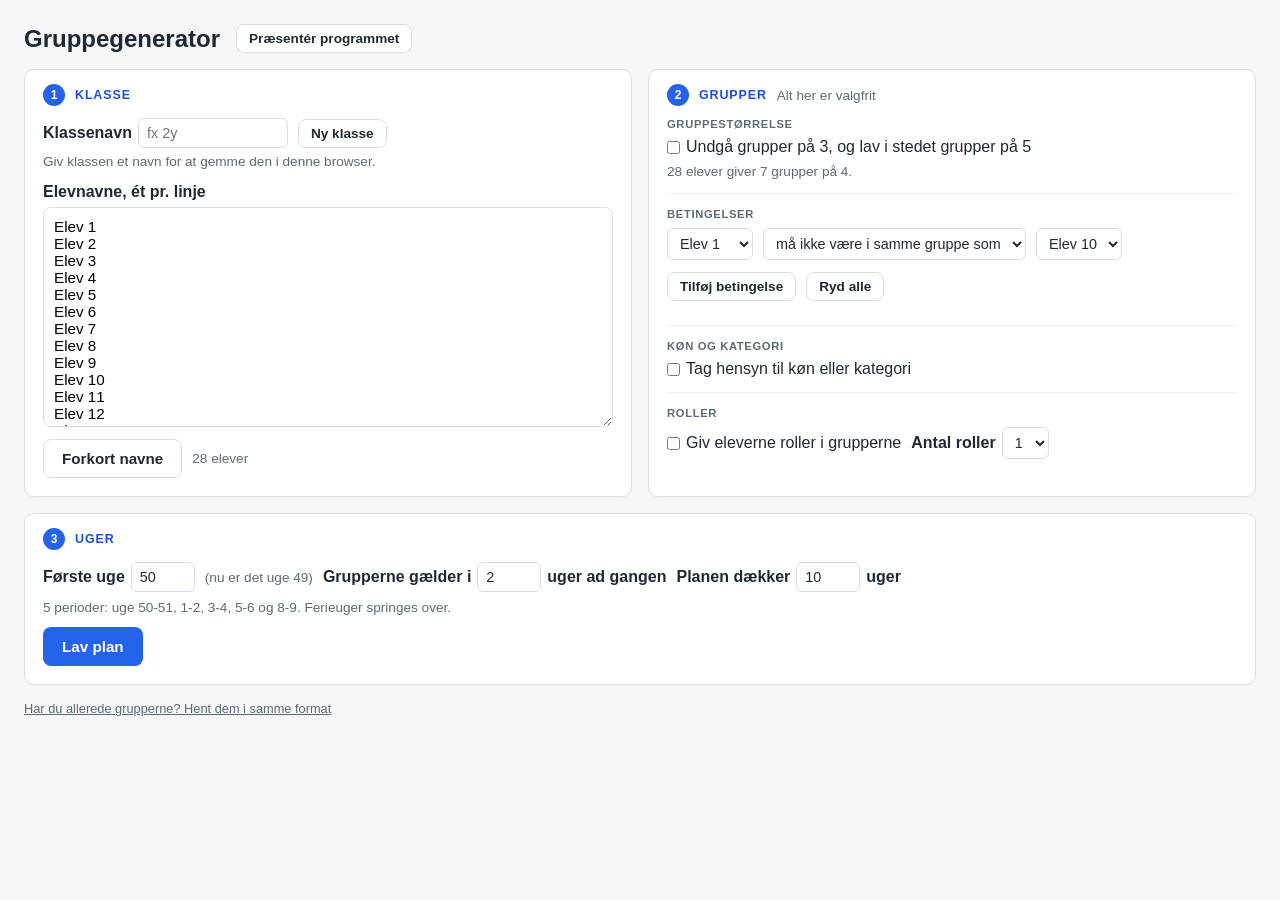
==== commit 8f0bb24d: "Rettelser fra Niels (2 filer)" ====
--- a/vaerktoejer/bordgrupper/index.html
+++ b/vaerktoejer/bordgrupper/index.html
@@ -224,6 +224,7 @@
 
   /* Byt elever: træk et navn hen på et andet, eller klik på begge */
   [data-u]{cursor:grab; user-select:none;}
+  [data-u][data-empty], svg.plan .pseat[data-empty]{cursor:pointer;}
   [data-u].swap-selected{outline:3px solid #f59e0b; outline-offset:-3px;}
   [data-u].swap-over{outline:3px dashed var(--accent); outline-offset:-3px;}
   [data-u].swap-dragging{opacity:.45;}
@@ -1932,12 +1933,29 @@
     if(!round || (a.u === b.u && a.i === b.i)) return;
     var g = round.groups;
     var listA = unitArray(g, a.u), listB = unitArray(g, b.u);
-    var tmp = listA[a.i];
-    listA[a.i] = listB[b.i];
-    listB[b.i] = tmp;
+    var emptyA = listA[a.i] === undefined, emptyB = listB[b.i] === undefined;
+    if(emptyA && emptyB) return;
+    if(emptyA || emptyB){
+      // En tom plads: eleven flytter derhen, og pladsen, eleven kom fra, bliver tom.
+      var from = emptyB ? a : b, to = emptyB ? b : a;
+      var fromList = emptyB ? listA : listB, toList = emptyB ? listB : listA;
+      var name = fromList.splice(from.i, 1)[0];
+      toList.push(name);
+      lastSwap = [{ u:to.u, i:toList.length - 1 }];
+    } else {
+      var tmp = listA[a.i];
+      listA[a.i] = listB[b.i];
+      listB[b.i] = tmp;
+      lastSwap = [{ u:a.u, i:a.i }, { u:b.u, i:b.i }];
+    }
     g.bundles.forEach(function(bundle){ bundle.members = bundleMembers(bundle); });
+    ['hex', 'row'].forEach(function(key){
+      round.layouts[key].forEach(function(t){
+        t.units.forEach(function(u){ u.size = u.data.length; });
+        t.size = t.units.reduce(function(sum, u){ return sum + u.size; }, 0);
+      });
+    });
     state.plan.swapped = true;
-    lastSwap = [{ u:a.u, i:a.i }, { u:b.u, i:b.i }];
     renderPlan();
   }
 
@@ -1984,7 +2002,7 @@
   resultSection.addEventListener('pointerdown', function(e){
     if(e.button !== 0) return;
     var source = svgSeat(e.target);
-    if(!source) return;
+    if(!source || source.el.hasAttribute('data-empty')) return;
     e.preventDefault();
     planDrag = { source:source, x:e.clientX, y:e.clientY, moved:false };
   });
